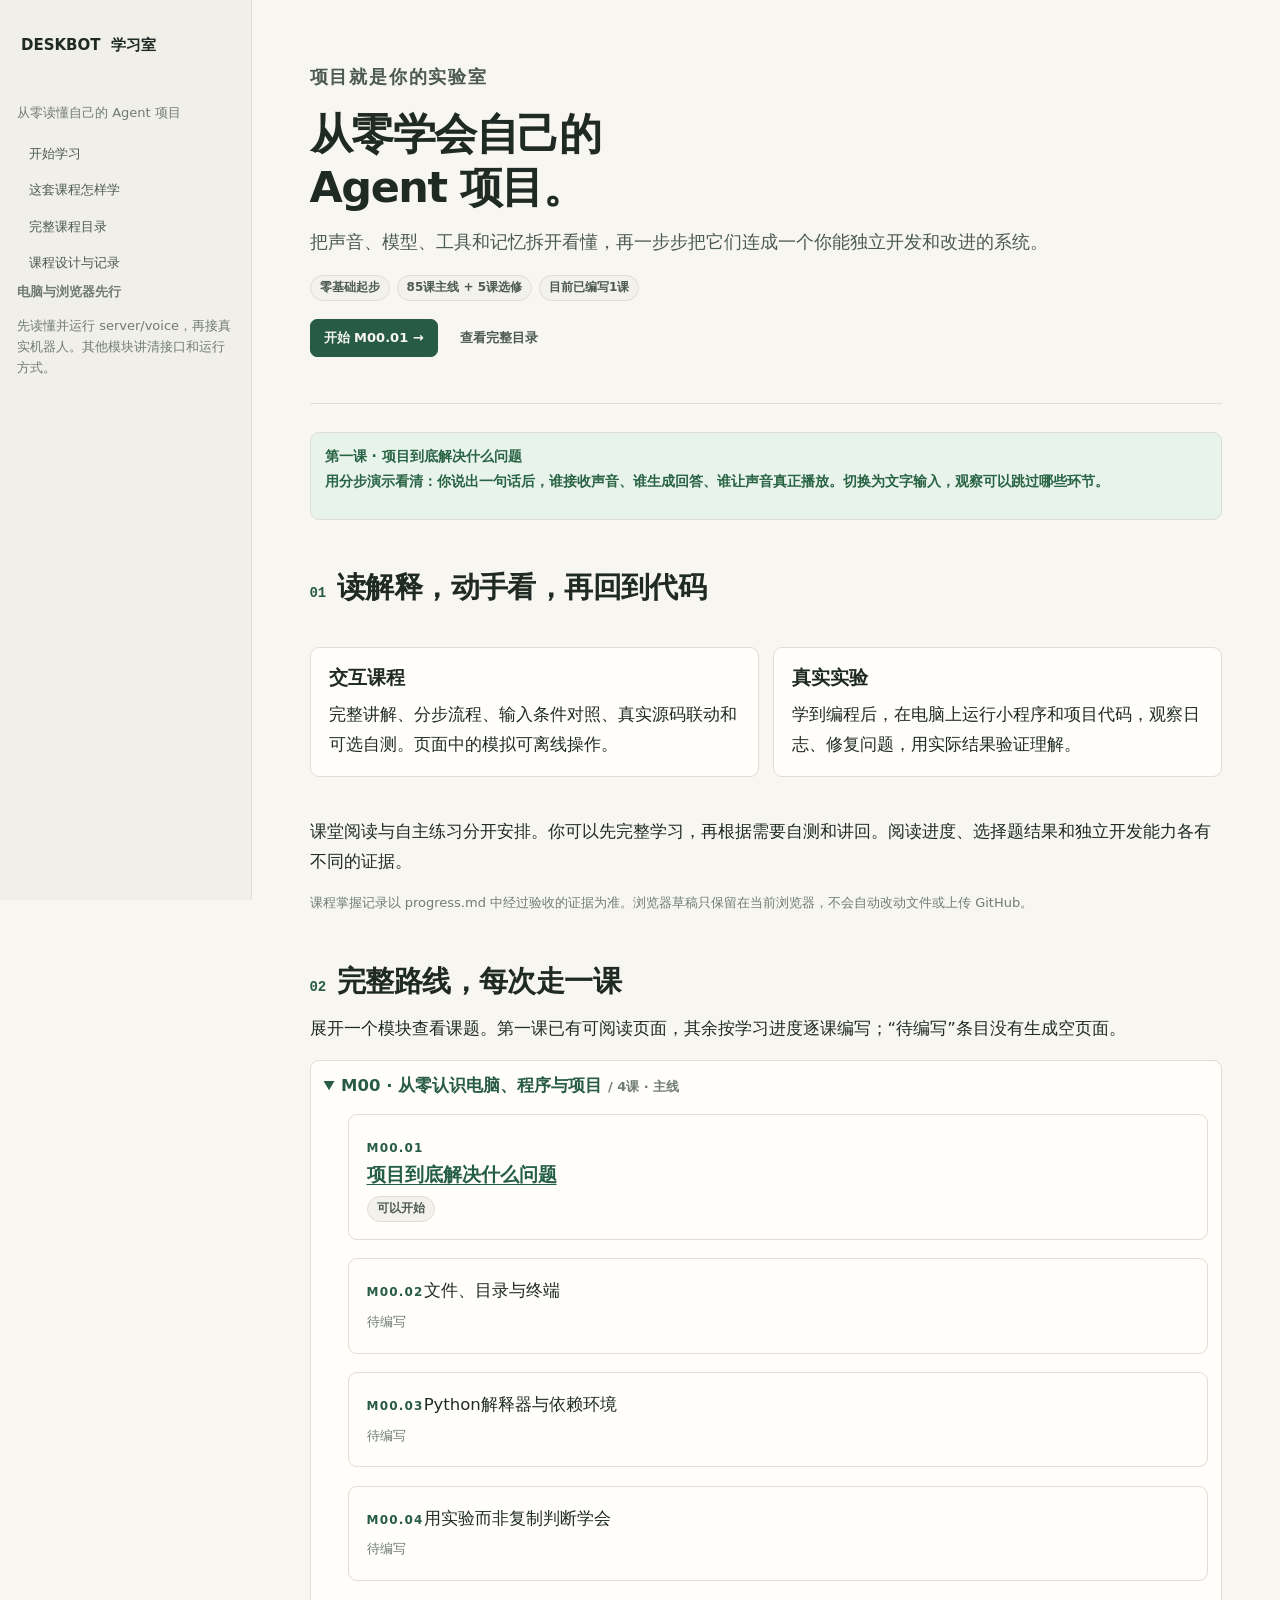
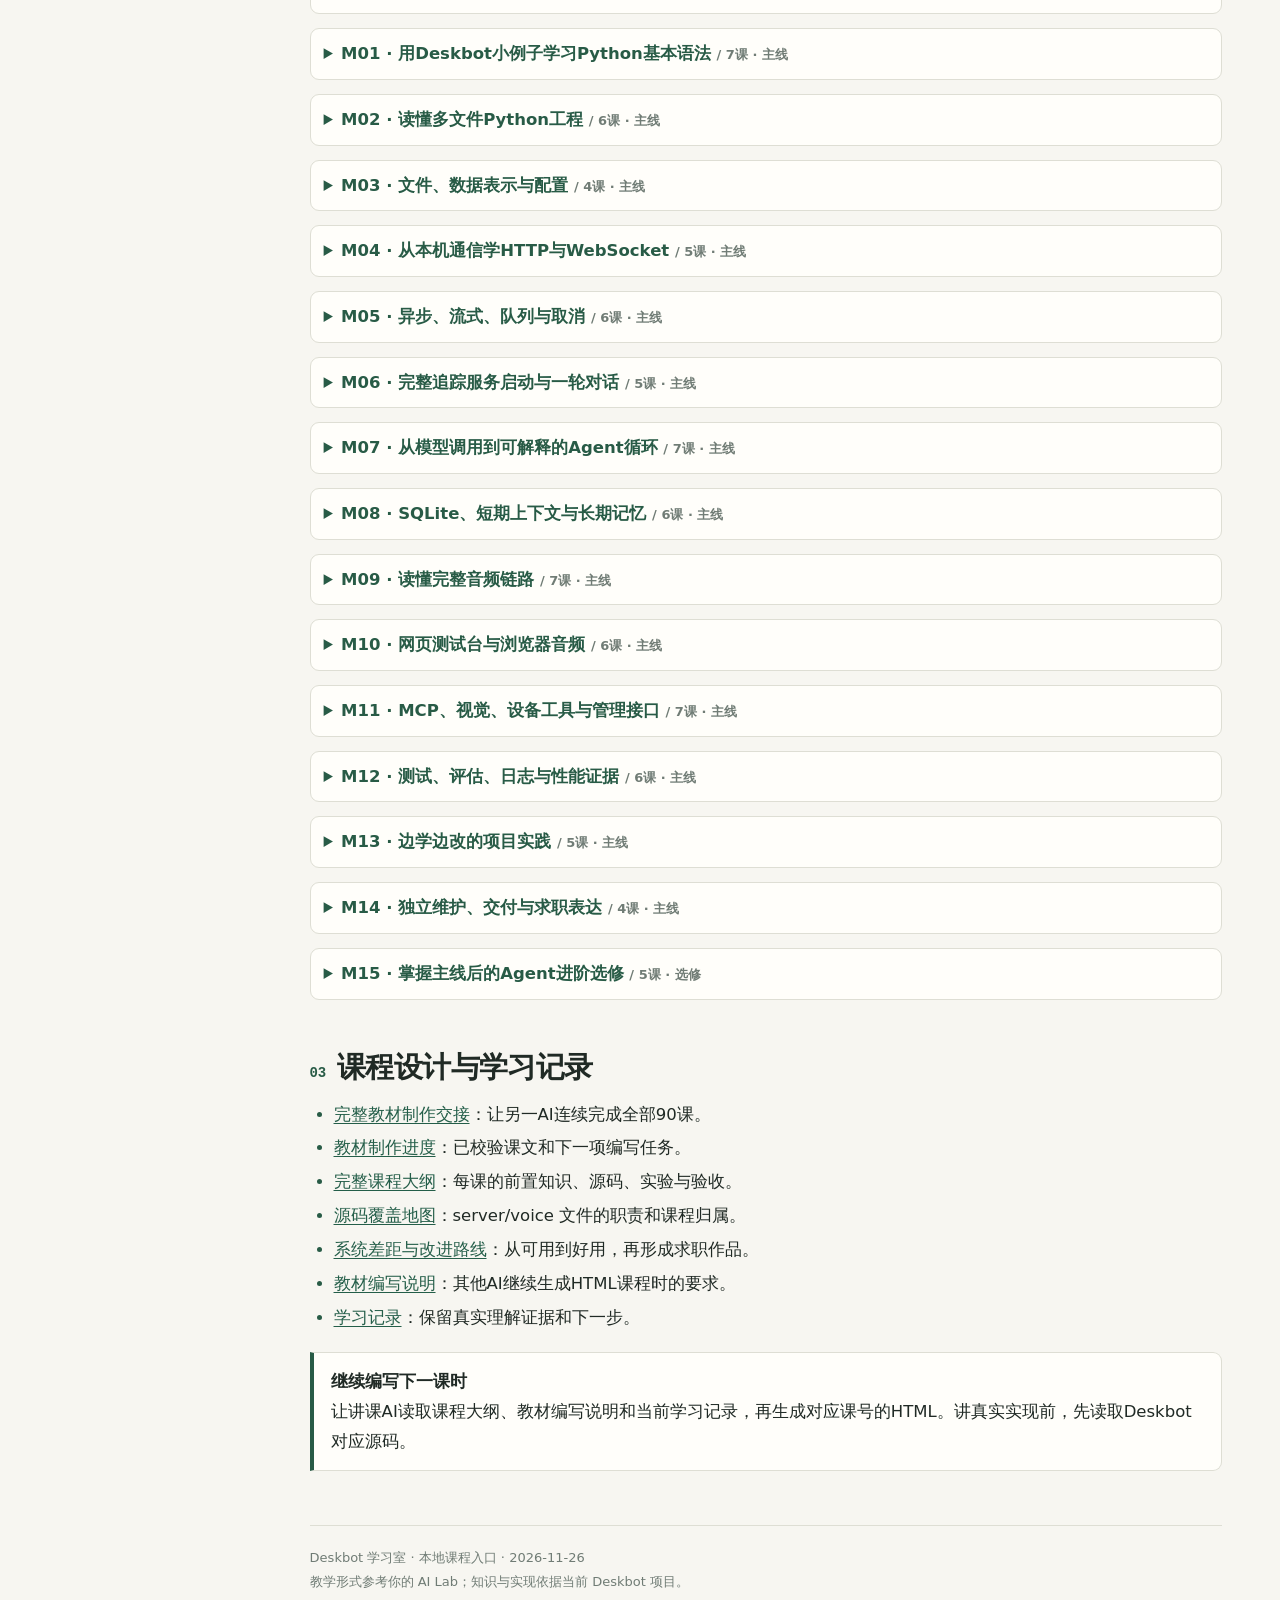
==== workspace/deskbot-learning/index.html @ 02c2d963 "docs: publish interactive Deskbot lessons and full curriculum handoff" ====
<!doctype html>
<html lang="zh-CN">
<head><meta charset="utf-8"><meta name="viewport" content="width=device-width, initial-scale=1"><title>Deskbot 学习室 · 从零学会自己的 Agent 项目</title><link rel="stylesheet" href="assets/lesson.css"></head>
<body>
<div class="lesson-layout">
<aside class="lesson-sidebar"><a class="brand" href="index.html">DESKBOT <span>学习室</span></a><p class="small muted">从零读懂自己的 Agent 项目</p><nav class="sidebar-links" aria-label="学习导航"><a href="#start">开始学习</a><a href="#how">这套课程怎样学</a><a href="#courses">完整课程目录</a><a href="#references">课程设计与记录</a></nav><div class="status-note"><strong>电脑与浏览器先行</strong><p class="small">先读懂并运行 server/voice，再接真实机器人。其他模块讲清接口和运行方式。</p></div></aside>
<main class="lesson-main">
<header class="home-hero" id="start"><p class="eyebrow">项目就是你的实验室</p><h1>从零学会自己的<br>Agent 项目。</h1><p class="subtitle">把声音、模型、工具和记忆拆开看懂，再一步步把它们连成一个你能独立开发和改进的系统。</p><div class="tag-row"><span class="tag">零基础起步</span><span class="tag">85课主线 + 5课选修</span><span class="tag">目前已编写1课</span></div><div class="home-links"><a class="button button-primary" href="lessons/M00.01.html">开始 M00.01 →</a><a class="button button-quiet" href="#courses">查看完整目录</a></div></header>
<div class="win"><strong>第一课 · 项目到底解决什么问题</strong><p>用分步演示看清：你说出一句话后，谁接收声音、谁生成回答、谁让声音真正播放。切换为文字输入，观察可以跳过哪些环节。</p></div>
<section id="how"><h2 class="section-heading"><span class="section-no">01</span>读解释，动手看，再回到代码</h2><div class="comparison-grid"><article class="concept-card"><h3>交互课程</h3><p>完整讲解、分步流程、输入条件对照、真实源码联动和可选自测。页面中的模拟可离线操作。</p></article><article class="concept-card"><h3>真实实验</h3><p>学到编程后，在电脑上运行小程序和项目代码，观察日志、修复问题，用实际结果验证理解。</p></article></div><p>课堂阅读与自主练习分开安排。你可以先完整学习，再根据需要自测和讲回。阅读进度、选择题结果和独立开发能力各有不同的证据。</p><p class="small muted">课程掌握记录以 progress.md 中经过验收的证据为准。浏览器草稿只保留在当前浏览器，不会自动改动文件或上传 GitHub。</p></section>
<section id="courses"><h2 class="section-heading"><span class="section-no">02</span>完整路线，每次走一课</h2><p>展开一个模块查看课题。第一课已有可阅读页面，其余按学习进度逐课编写；“待编写”条目没有生成空页面。</p>
<details open><summary>M00 · 从零认识电脑、程序与项目 <span class="small muted"> / 4课 · 主线</span></summary><ol class="course-list"><li class="course-item"><div><span class="eyebrow">M00.01</span><h3><a href="lessons/M00.01.html">项目到底解决什么问题</a></h3></div><span class="tag">可以开始</span></li><li class="course-item"><div><span class="eyebrow">M00.02</span><span>文件、目录与终端</span></div><span class="small muted">待编写</span></li><li class="course-item"><div><span class="eyebrow">M00.03</span><span>Python解释器与依赖环境</span></div><span class="small muted">待编写</span></li><li class="course-item"><div><span class="eyebrow">M00.04</span><span>用实验而非复制判断学会</span></div><span class="small muted">待编写</span></li></ol></details>
<details><summary>M01 · 用Deskbot小例子学习Python基本语法 <span class="small muted"> / 7课 · 主线</span></summary><ol class="course-list"><li class="course-item"><div><span class="eyebrow">M01.01</span><span>值、变量与基本类型</span></div><span class="small muted">待编写</span></li><li class="course-item"><div><span class="eyebrow">M01.02</span><span>字符串与用户输入</span></div><span class="small muted">待编写</span></li><li class="course-item"><div><span class="eyebrow">M01.03</span><span>判断与分支</span></div><span class="small muted">待编写</span></li><li class="course-item"><div><span class="eyebrow">M01.04</span><span>列表、元组、字典与集合</span></div><span class="small muted">待编写</span></li><li class="course-item"><div><span class="eyebrow">M01.05</span><span>循环与计数</span></div><span class="small muted">待编写</span></li><li class="course-item"><div><span class="eyebrow">M01.06</span><span>函数、参数与返回值</span></div><span class="small muted">待编写</span></li><li class="course-item"><div><span class="eyebrow">M01.07</span><span>把基础组合成文本助手</span></div><span class="small muted">待编写</span></li></ol></details>
<details><summary>M02 · 读懂多文件Python工程 <span class="small muted"> / 6课 · 主线</span></summary><ol class="course-list"><li class="course-item"><div><span class="eyebrow">M02.01</span><span>模块、包与程序入口</span></div><span class="small muted">待编写</span></li><li class="course-item"><div><span class="eyebrow">M02.02</span><span>类、对象与实例状态</span></div><span class="small muted">待编写</span></li><li class="course-item"><div><span class="eyebrow">M02.03</span><span>dataclass、Enum与类型标注</span></div><span class="small muted">待编写</span></li><li class="course-item"><div><span class="eyebrow">M02.04</span><span>Protocol与可替换组件</span></div><span class="small muted">待编写</span></li><li class="course-item"><div><span class="eyebrow">M02.05</span><span>异常、资源与上下文管理</span></div><span class="small muted">待编写</span></li><li class="course-item"><div><span class="eyebrow">M02.06</span><span>第一次读测试与调试</span></div><span class="small muted">待编写</span></li></ol></details>
<details><summary>M03 · 文件、数据表示与配置 <span class="small muted"> / 4课 · 主线</span></summary><ol class="course-list"><li class="course-item"><div><span class="eyebrow">M03.01</span><span>文本、字节与序列化</span></div><span class="small muted">待编写</span></li><li class="course-item"><div><span class="eyebrow">M03.02</span><span>文件路径与结构化配置</span></div><span class="small muted">待编写</span></li><li class="course-item"><div><span class="eyebrow">M03.03</span><span>环境变量与配置优先级</span></div><span class="small muted">待编写</span></li><li class="course-item"><div><span class="eyebrow">M03.04</span><span>命令行、日志与兼容性</span></div><span class="small muted">待编写</span></li></ol></details>
<details><summary>M04 · 从本机通信学HTTP与WebSocket <span class="small muted"> / 5课 · 主线</span></summary><ol class="course-list"><li class="course-item"><div><span class="eyebrow">M04.01</span><span>客户端、服务器与端口</span></div><span class="small muted">待编写</span></li><li class="course-item"><div><span class="eyebrow">M04.02</span><span>一次HTTP请求和响应</span></div><span class="small muted">待编写</span></li><li class="course-item"><div><span class="eyebrow">M04.03</span><span>WebSocket为什么适合语音</span></div><span class="small muted">待编写</span></li><li class="course-item"><div><span class="eyebrow">M04.04</span><span>应用协议、会话和关联ID</span></div><span class="small muted">待编写</span></li><li class="course-item"><div><span class="eyebrow">M04.05</span><span>连接问题的分层定位</span></div><span class="small muted">待编写</span></li></ol></details>
<details><summary>M05 · 异步、流式、队列与取消 <span class="small muted"> / 6课 · 主线</span></summary><ol class="course-list"><li class="course-item"><div><span class="eyebrow">M05.01</span><span>同步、异步与事件循环</span></div><span class="small muted">待编写</span></li><li class="course-item"><div><span class="eyebrow">M05.02</span><span>Task、Future与共享状态</span></div><span class="small muted">待编写</span></li><li class="course-item"><div><span class="eyebrow">M05.03</span><span>迭代器、生成器与流式输出</span></div><span class="small muted">待编写</span></li><li class="course-item"><div><span class="eyebrow">M05.04</span><span>队列、背压与流水线</span></div><span class="small muted">待编写</span></li><li class="course-item"><div><span class="eyebrow">M05.05</span><span>取消、超时与资源清理</span></div><span class="small muted">待编写</span></li><li class="course-item"><div><span class="eyebrow">M05.06</span><span>线程、子进程与阻塞边界</span></div><span class="small muted">待编写</span></li></ol></details>
<details><summary>M06 · 完整追踪服务启动与一轮对话 <span class="small muted"> / 5课 · 主线</span></summary><ol class="course-list"><li class="course-item"><div><span class="eyebrow">M06.01</span><span>应用组装与依赖注入</span></div><span class="small muted">待编写</span></li><li class="course-item"><div><span class="eyebrow">M06.02</span><span>监听器启动与关闭</span></div><span class="small muted">待编写</span></li><li class="course-item"><div><span class="eyebrow">M06.03</span><span>连接变成会话</span></div><span class="small muted">待编写</span></li><li class="course-item"><div><span class="eyebrow">M06.04</span><span>一轮文本到语音的主流程</span></div><span class="small muted">待编写</span></li><li class="course-item"><div><span class="eyebrow">M06.05</span><span>失败、打断和部分回复</span></div><span class="small muted">待编写</span></li></ol></details>
<details><summary>M07 · 从模型调用到可解释的Agent循环 <span class="small muted"> / 7课 · 主线</span></summary><ol class="course-list"><li class="course-item"><div><span class="eyebrow">M07.01</span><span>语言模型如何参与软件</span></div><span class="small muted">待编写</span></li><li class="course-item"><div><span class="eyebrow">M07.02</span><span>消息、提示词与上下文组装</span></div><span class="small muted">待编写</span></li><li class="course-item"><div><span class="eyebrow">M07.03</span><span>从服务响应读流式文本</span></div><span class="small muted">待编写</span></li><li class="course-item"><div><span class="eyebrow">M07.04</span><span>一次工具调用的四步</span></div><span class="small muted">待编写</span></li><li class="course-item"><div><span class="eyebrow">M07.05</span><span>多轮工具循环与终止</span></div><span class="small muted">待编写</span></li><li class="course-item"><div><span class="eyebrow">M07.06</span><span>确定性路径、错误与事实陈述</span></div><span class="small muted">待编写</span></li><li class="course-item"><div><span class="eyebrow">M07.07</span><span>独立实现最小文本Agent</span></div><span class="small muted">待编写</span></li></ol></details>
<details><summary>M08 · SQLite、短期上下文与长期记忆 <span class="small muted"> / 6课 · 主线</span></summary><ol class="course-list"><li class="course-item"><div><span class="eyebrow">M08.01</span><span>数据库与SQL从零开始</span></div><span class="small muted">待编写</span></li><li class="course-item"><div><span class="eyebrow">M08.02</span><span>记忆数据模型与一致性</span></div><span class="small muted">待编写</span></li><li class="course-item"><div><span class="eyebrow">M08.03</span><span>短期上下文与长度预算</span></div><span class="small muted">待编写</span></li><li class="course-item"><div><span class="eyebrow">M08.04</span><span>历史召回与排序</span></div><span class="small muted">待编写</span></li><li class="course-item"><div><span class="eyebrow">M08.05</span><span>摘要和事实整理的生命周期</span></div><span class="small muted">待编写</span></li><li class="course-item"><div><span class="eyebrow">M08.06</span><span>记住、纠正、忘掉与重连</span></div><span class="small muted">待编写</span></li></ol></details>
<details><summary>M09 · 读懂完整音频链路 <span class="small muted"> / 7课 · 主线</span></summary><ol class="course-list"><li class="course-item"><div><span class="eyebrow">M09.01</span><span>声音如何变成数据</span></div><span class="small muted">待编写</span></li><li class="course-item"><div><span class="eyebrow">M09.02</span><span>Opus编解码与音频边界</span></div><span class="small muted">待编写</span></li><li class="course-item"><div><span class="eyebrow">M09.03</span><span>VAD如何决定开始和结束</span></div><span class="small muted">待编写</span></li><li class="course-item"><div><span class="eyebrow">M09.04</span><span>ASR与模型推理边界</span></div><span class="small muted">待编写</span></li><li class="course-item"><div><span class="eyebrow">M09.05</span><span>回复分句与TTS</span></div><span class="small muted">待编写</span></li><li class="course-item"><div><span class="eyebrow">M09.06</span><span>FFmpeg与流式转码</span></div><span class="small muted">待编写</span></li><li class="course-item"><div><span class="eyebrow">M09.07</span><span>端到端音频流水线与延迟</span></div><span class="small muted">待编写</span></li></ol></details>
<details><summary>M10 · 网页测试台与浏览器音频 <span class="small muted"> / 6课 · 主线</span></summary><ol class="course-list"><li class="course-item"><div><span class="eyebrow">M10.01</span><span>HTML、CSS与网页结构</span></div><span class="small muted">待编写</span></li><li class="course-item"><div><span class="eyebrow">M10.02</span><span>JavaScript语言与事件</span></div><span class="small muted">待编写</span></li><li class="course-item"><div><span class="eyebrow">M10.03</span><span>Promise、fetch与WebSocket客户端</span></div><span class="small muted">待编写</span></li><li class="course-item"><div><span class="eyebrow">M10.04</span><span>麦克风、WebAudio与Worklet</span></div><span class="small muted">待编写</span></li><li class="course-item"><div><span class="eyebrow">M10.05</span><span>持续对话、摄像头与打断</span></div><span class="small muted">待编写</span></li><li class="course-item"><div><span class="eyebrow">M10.06</span><span>浏览器接真实语音服务</span></div><span class="small muted">待编写</span></li></ol></details>
<details><summary>M11 · MCP、视觉、设备工具与管理接口 <span class="small muted"> / 7课 · 主线</span></summary><ol class="course-list"><li class="course-item"><div><span class="eyebrow">M11.01</span><span>MCP与JSON-RPC的角色</span></div><span class="small muted">待编写</span></li><li class="course-item"><div><span class="eyebrow">M11.02</span><span>设备工具发现与会话绑定</span></div><span class="small muted">待编写</span></li><li class="course-item"><div><span class="eyebrow">M11.03</span><span>摄像头与视觉模型</span></div><span class="small muted">待编写</span></li><li class="course-item"><div><span class="eyebrow">M11.04</span><span>运动指令、状态回执与打断</span></div><span class="small muted">待编写</span></li><li class="course-item"><div><span class="eyebrow">M11.05</span><span>点歌与独立音乐网关</span></div><span class="small muted">待编写</span></li><li class="course-item"><div><span class="eyebrow">M11.06</span><span>健康、OTA配置与管理API</span></div><span class="small muted">待编写</span></li><li class="course-item"><div><span class="eyebrow">M11.07</span><span>与其他Deskbot模块对接</span></div><span class="small muted">待编写</span></li></ol></details>
<details><summary>M12 · 测试、评估、日志与性能证据 <span class="small muted"> / 6课 · 主线</span></summary><ol class="course-list"><li class="course-item"><div><span class="eyebrow">M12.01</span><span>逐类读完测试套件</span></div><span class="small muted">待编写</span></li><li class="course-item"><div><span class="eyebrow">M12.02</span><span>真实WebSocket集成与浏览器测试</span></div><span class="small muted">待编写</span></li><li class="course-item"><div><span class="eyebrow">M12.03</span><span>Trace与日志中的因果关系</span></div><span class="small muted">待编写</span></li><li class="course-item"><div><span class="eyebrow">M12.04</span><span>任务评估集与评分</span></div><span class="small muted">待编写</span></li><li class="course-item"><div><span class="eyebrow">M12.05</span><span>延迟、资源与成本测量</span></div><span class="small muted">待编写</span></li><li class="course-item"><div><span class="eyebrow">M12.06</span><span>基线对照与CI回归</span></div><span class="small muted">待编写</span></li></ol></details>
<details><summary>M13 · 边学边改的项目实践 <span class="small muted"> / 5课 · 主线</span></summary><ol class="course-list"><li class="course-item"><div><span class="eyebrow">M13.01</span><span>选定一个可用的助手场景</span></div><span class="small muted">待编写</span></li><li class="course-item"><div><span class="eyebrow">M13.02</span><span>补齐可观察的文字任务入口</span></div><span class="small muted">待编写</span></li><li class="course-item"><div><span class="eyebrow">M13.03</span><span>只读工具错误的受控修复</span></div><span class="small muted">待编写</span></li><li class="course-item"><div><span class="eyebrow">M13.04</span><span>选择一个有证据的体验改进</span></div><span class="small muted">待编写</span></li><li class="course-item"><div><span class="eyebrow">M13.05</span><span>从浏览器迁移到真实机器人</span></div><span class="small muted">待编写</span></li></ol></details>
<details><summary>M14 · 独立维护、交付与求职表达 <span class="small muted"> / 4课 · 主线</span></summary><ol class="course-list"><li class="course-item"><div><span class="eyebrow">M14.01</span><span>环境复现与日常运行</span></div><span class="small muted">待编写</span></li><li class="course-item"><div><span class="eyebrow">M14.02</span><span>读变更、定位故障与维护</span></div><span class="small muted">待编写</span></li><li class="course-item"><div><span class="eyebrow">M14.03</span><span>求职证据包与真实贡献</span></div><span class="small muted">待编写</span></li><li class="course-item"><div><span class="eyebrow">M14.04</span><span>毕业考核与岗位迁移</span></div><span class="small muted">待编写</span></li></ol></details>
<details><summary>M15 · 掌握主线后的Agent进阶选修 <span class="small muted"> / 5课 · 选修</span></summary><ol class="course-list"><li class="course-item"><div><span class="eyebrow">M15.01</span><span>语义检索与RAG扩展</span></div><span class="small muted">待编写</span></li><li class="course-item"><div><span class="eyebrow">M15.02</span><span>规划、框架与多Agent</span></div><span class="small muted">待编写</span></li><li class="course-item"><div><span class="eyebrow">M15.03</span><span>任务持久化与主动助手</span></div><span class="small muted">待编写</span></li><li class="course-item"><div><span class="eyebrow">M15.04</span><span>更大规模服务与运维</span></div><span class="small muted">待编写</span></li><li class="course-item"><div><span class="eyebrow">M15.05</span><span>模型原理与持续改进</span></div><span class="small muted">待编写</span></li></ol></details>
</section>
<section id="references"><h2 class="section-heading"><span class="section-no">03</span>课程设计与学习记录</h2><ul><li><a href="HANDOFF.md">完整教材制作交接</a>：让另一AI连续完成全部90课。</li><li><a href="AUTHORING_STATUS.md">教材制作进度</a>：已校验课文和下一项编写任务。</li><li><a href="syllabus.md">完整课程大纲</a>：每课的前置知识、源码、实验与验收。</li><li><a href="source-map.md">源码覆盖地图</a>：server/voice 文件的职责和课程归属。</li><li><a href="improvement-roadmap.md">系统差距与改进路线</a>：从可用到好用，再形成求职作品。</li><li><a href="ai-authoring-guide.md">教材编写说明</a>：其他AI继续生成HTML课程时的要求。</li><li><a href="progress.md">学习记录</a>：保留真实理解证据和下一步。</li></ul><div class="callout"><strong>继续编写下一课时</strong><p>让讲课AI读取课程大纲、教材编写说明和当前学习记录，再生成对应课号的HTML。讲真实实现前，先读取Deskbot对应源码。</p></div></section>
<footer class="lesson-footer">Deskbot 学习室 · 本地课程入口 · 2026-11-26<br>教学形式参考你的 AI Lab；知识与实现依据当前 Deskbot 项目。</footer>
</main></div>
</body></html>
---- workspace/deskbot-learning/assets/lesson.css ----
/* Shared styles for the Deskbot learning pages. */
:root {
  color-scheme: light;
  --font-sans: system-ui, -apple-system, BlinkMacSystemFont, "Segoe UI", "PingFang SC", "Microsoft YaHei", sans-serif;
  --font-mono: ui-monospace, "SFMono-Regular", Consolas, "Liberation Mono", monospace;

  --paper: #f7f6f1;
  --paper-side: #f0efe8;
  --surface: #fffefa;
  --surface-soft: #f2f1eb;
  --border: #deded4;
  --ink: #202a25;
  --ink-soft: #4d5a53;
  --muted: #707c75;
  --accent: #285b46;
  --accent-hover: #1c4635;
  --accent-soft: #e7f0e9;
  --link: #245e49;
  --client: #37698a;
  --client-soft: #eaf2f7;
  --server: #28725d;
  --server-soft: #e8f3ed;
  --model: #79613a;
  --model-soft: #f5efe2;
  --warn: #8a4b27;
  --warn-soft: #fbf0e6;
  --good: #286343;
  --good-soft: #e8f3eb;

  --sidebar-width: 252px;
  --content-width: 980px;
  --radius: 9px;
}

@media (prefers-color-scheme: dark) {
  :root {
    color-scheme: dark;
    --paper: #171c19;
    --paper-side: #131815;
    --surface: #1e2521;
    --surface-soft: #252d28;
    --border: #38433c;
    --ink: #e5ebe6;
    --ink-soft: #c2cec6;
    --muted: #9ba99f;
    --accent: #8bc4a4;
    --accent-hover: #a5d6b9;
    --accent-soft: #263a2e;
    --link: #a3d4b7;
    --client: #91bdd8;
    --client-soft: #243640;
    --server: #8dc7aa;
    --server-soft: #25392f;
    --model: #d3b681;
    --model-soft: #3a3325;
    --warn: #e4a273;
    --warn-soft: #3b2d24;
    --good: #92cba6;
    --good-soft: #26382d;
  }
}

*,
*::before,
*::after {
  box-sizing: border-box;
}

html {
  scroll-behavior: smooth;
  -webkit-text-size-adjust: 100%;
}

body {
  margin: 0;
  background: var(--paper);
  color: var(--ink);
  font-family: var(--font-sans);
  font-size: 16.5px;
  line-height: 1.8;
  text-rendering: optimizeLegibility;
}

button,
textarea,
input,
select {
  font: inherit;
}

button {
  color: inherit;
}

a {
  color: var(--link);
  text-underline-offset: 3px;
  text-decoration-thickness: 1px;
}

a:hover {
  color: var(--accent-hover);
}

:focus-visible {
  outline: 3px solid var(--client);
  outline-offset: 3px;
}

[hidden],
.hidden {
  display: none !important;
}

/* Desktop: fixed table of contents beside a centered reading column. */
.lesson-layout {
  display: grid;
  grid-template-columns: var(--sidebar-width) minmax(0, 1fr);
  min-height: 100vh;
}

.lesson-sidebar {
  position: fixed;
  inset: 0 auto 0 0;
  z-index: 5;
  display: flex;
  flex-direction: column;
  width: var(--sidebar-width);
  height: 100vh;
  height: 100dvh;
  overflow-y: auto;
  padding: 24px 17px 28px;
  background: var(--paper-side);
  border-right: 1px solid var(--border);
}

.brand {
  display: flex;
  align-items: center;
  gap: 10px;
  min-height: 42px;
  margin: 0 4px 24px;
  color: var(--ink);
  font-size: 15px;
  font-weight: 750;
  line-height: 1.35;
  text-decoration: none;
}

.brand-mark {
  display: grid;
  width: 31px;
  height: 31px;
  flex: 0 0 auto;
  place-items: center;
  border-radius: 8px;
  background: var(--accent);
  color: var(--paper);
  font-size: 14px;
  font-weight: 800;
}

.sidebar-label {
  margin: 0 9px 8px;
  color: var(--muted);
  font-size: 11px;
  font-weight: 750;
  letter-spacing: .09em;
  text-transform: uppercase;
}

.sidebar-links {
  display: grid;
  gap: 3px;
}

.sidebar-links a {
  display: block;
  padding: 7px 10px;
  border-left: 2px solid transparent;
  border-radius: 0 6px 6px 0;
  color: var(--ink-soft);
  font-size: 13px;
  line-height: 1.5;
  text-decoration: none;
}

.sidebar-links a:hover,
.sidebar-links a[aria-current="page"] {
  border-left-color: var(--accent);
  background: var(--accent-soft);
  color: var(--accent);
}

.sidebar-links a[aria-current="page"] {
  font-weight: 700;
}

.lesson-main {
  grid-column: 2;
  justify-self: center;
  width: 100%;
  max-width: calc(var(--content-width) + 128px);
  min-width: 0;
  padding: 30px clamp(24px, 4.5vw, 64px) 76px;
}

.breadcrumbs {
  display: flex;
  flex-wrap: wrap;
  align-items: center;
  gap: 7px;
  margin: 2px 0 22px;
  color: var(--muted);
  font-size: 13px;
  line-height: 1.5;
}

.breadcrumbs a {
  color: inherit;
  text-decoration: none;
}

.breadcrumbs a:hover {
  color: var(--accent);
  text-decoration: underline;
}

.eyebrow {
  margin: 0 0 9px;
  color: var(--accent);
  font-size: 12px;
  font-weight: 800;
  letter-spacing: .1em;
  line-height: 1.45;
  text-transform: uppercase;
}

.lesson-hero {
  padding: 22px 0 30px;
  border-bottom: 1px solid var(--border);
  margin-bottom: 28px;
}

.lesson-hero h1,
.home-hero h1 {
  max-width: 850px;
  margin: 0 0 14px;
  font-size: clamp(30px, 4vw, 43px);
  font-weight: 760;
  letter-spacing: -.035em;
  line-height: 1.22;
}

.subtitle {
  max-width: 780px;
  margin: 0 0 19px;
  color: var(--ink-soft);
  font-size: 18px;
  line-height: 1.65;
}

.tag-row {
  display: flex;
  flex-wrap: wrap;
  gap: 7px;
}

.tag {
  display: inline-flex;
  align-items: center;
  min-height: 26px;
  padding: 3px 9px;
  border: 1px solid var(--border);
  border-radius: 999px;
  background: var(--surface-soft);
  color: var(--ink-soft);
  font-size: 12px;
  font-weight: 650;
  line-height: 1.4;
}

.tag.tag-client,
.tag[data-role="client"] {
  border-color: var(--client);
  background: var(--client-soft);
  color: var(--client);
}

.tag.tag-server,
.tag[data-role="server"] {
  border-color: var(--server);
  background: var(--server-soft);
  color: var(--server);
}

.tag.tag-model,
.tag[data-role="model"] {
  border-color: var(--model);
  background: var(--model-soft);
  color: var(--model);
}

.win {
  margin: 18px 0 0;
  padding: 11px 14px;
  border: 1px solid var(--border);
  border-radius: var(--radius);
  background: var(--good-soft);
  color: var(--good);
  font-size: 14px;
  font-weight: 600;
}

/* Reading rhythm and numbered lesson sections. */
.lesson-main h2,
.lesson-main h3,
.lesson-main h4 {
  scroll-margin-top: 24px;
  line-height: 1.35;
}

.lesson-main h2 {
  margin: 48px 0 13px;
  font-size: clamp(23px, 2.5vw, 29px);
  font-weight: 740;
  letter-spacing: -.02em;
}

.section-heading {
  display: flex;
  align-items: baseline;
  gap: 11px;
}

.section-no {
  flex: 0 0 auto;
  color: var(--accent);
  font-family: var(--font-mono);
  font-size: 14px;
  font-weight: 700;
  letter-spacing: -.02em;
}

.lesson-main h3 {
  margin: 30px 0 9px;
  font-size: 19px;
  font-weight: 720;
}

.lesson-main h4 {
  margin: 22px 0 8px;
  color: var(--ink-soft);
  font-size: 16px;
  font-weight: 700;
}

.lesson-main p {
  margin: 0 0 1em;
}

.lead {
  max-width: 880px;
  color: var(--ink-soft);
  font-size: 18px;
  line-height: 1.75;
}

.lesson-main ul,
.lesson-main ol {
  margin: 0 0 1.1em;
  padding-left: 1.45em;
}

.lesson-main li {
  margin: .25em 0;
}

.lesson-main li::marker {
  color: var(--accent);
}

.muted {
  color: var(--muted);
}

.small {
  font-size: 13px;
  line-height: 1.6;
}

.callout,
.callout-note,
.callout-warn {
  margin: 20px 0;
  padding: 14px 17px;
  border: 1px solid var(--border);
  border-left: 4px solid var(--accent);
  border-radius: 0 var(--radius) var(--radius) 0;
  background: var(--surface);
}

.callout > :last-child,
.callout-note > :last-child,
.callout-warn > :last-child {
  margin-bottom: 0;
}

.callout-note {
  border-left-color: var(--client);
  background: var(--client-soft);
}

.callout-warn {
  border-left-color: var(--warn);
  background: var(--warn-soft);
  color: var(--ink);
}

.comparison-grid,
.concept-card,
.definition-list,
.course-list {
  margin: 20px 0;
}

.comparison-grid {
  display: grid;
  grid-template-columns: repeat(2, minmax(0, 1fr));
  gap: 14px;
}

.concept-card,
.comparison-grid > *,
.course-item {
  min-width: 0;
  padding: 17px 18px;
  border: 1px solid var(--border);
  border-radius: var(--radius);
  background: var(--surface);
}

.concept-card h3,
.concept-card h4,
.comparison-grid h3,
.comparison-grid h4 {
  margin-top: 0;
}

.concept-card > :last-child,
.comparison-grid > * > :last-child,
.course-item > :last-child {
  margin-bottom: 0;
}

.definition-list {
  display: grid;
  grid-template-columns: minmax(130px, .32fr) minmax(0, 1fr);
  border-top: 1px solid var(--border);
}

.definition-list dt,
.definition-list dd {
  margin: 0;
  padding: 10px 12px;
  border-bottom: 1px solid var(--border);
}

.definition-list dt {
  color: var(--ink-soft);
  font-weight: 700;
}

/* Small, keyboard-friendly controls for the local lesson simulations. */
.scenario-controls,
.toolbar,
.step-controls,
.source-nav,
.home-links {
  display: flex;
  flex-wrap: wrap;
  align-items: center;
  gap: 8px;
}

.scenario-controls,
.toolbar {
  margin: 16px 0;
}

.segmented {
  display: inline-flex;
  flex-wrap: wrap;
  gap: 3px;
  padding: 3px;
  border: 1px solid var(--border);
  border-radius: 8px;
  background: var(--surface-soft);
}

.segmented button,
.source-nav button,
.step-controls button,
.stage-button,
.button {
  border: 1px solid var(--border);
  border-radius: 7px;
  background: var(--surface);
  cursor: pointer;
}

.segmented button {
  padding: 7px 11px;
  color: var(--ink-soft);
  font-size: 13px;
}

.segmented button[aria-pressed="true"],
.source-nav button[aria-pressed="true"] {
  border-color: var(--accent);
  background: var(--accent-soft);
  color: var(--accent);
  font-weight: 700;
}

.simulator {
  margin: 22px 0;
  padding: 18px;
  border: 1px solid var(--border);
  border-radius: 12px;
  background: var(--surface-soft);
}

.simulator > :first-child {
  margin-top: 0;
}

.simulator > :last-child {
  margin-bottom: 0;
}

.stage-grid {
  display: grid;
  grid-template-columns: repeat(4, minmax(0, 1fr));
  gap: 10px;
  margin: 14px 0;
}

.stage-button {
  display: grid;
  grid-template-columns: 31px minmax(0, 1fr);
  align-content: start;
  gap: 4px 9px;
  min-height: 104px;
  padding: 12px;
  text-align: left;
}

.stage-button:hover {
  border-color: var(--accent);
}

.stage-button.active {
  border: 2px solid var(--accent);
  background: var(--accent-soft);
  padding: 11px;
}

.stage-button.done {
  border-color: var(--good);
}

.stage-button.skipped {
  border-style: dashed;
  color: var(--muted);
}

.stage-number {
  display: grid;
  width: 28px;
  height: 28px;
  grid-row: span 2;
  place-items: center;
  border-radius: 50%;
  background: var(--surface-soft);
  color: var(--ink-soft);
  font-family: var(--font-mono);
  font-size: 12px;
  font-weight: 700;
}

.stage-button.active .stage-number {
  background: var(--accent);
  color: var(--paper);
}

.stage-button.done .stage-number {
  background: var(--good-soft);
  color: var(--good);
}

.stage-title {
  align-self: center;
  font-size: 13px;
  font-weight: 700;
  line-height: 1.45;
}

.stage-role {
  grid-column: 2;
  justify-self: start;
  padding: 2px 7px;
  border-radius: 999px;
  background: var(--surface-soft);
  color: var(--muted);
  font-size: 11px;
  font-weight: 700;
  line-height: 1.5;
}

.stage-role.client,
.stage-role[data-role="client"] {
  background: var(--client-soft);
  color: var(--client);
}

.stage-role.server,
.stage-role[data-role="server"] {
  background: var(--server-soft);
  color: var(--server);
}

.stage-role.model,
.stage-role[data-role="model"] {
  background: var(--model-soft);
  color: var(--model);
}

.simulation-detail {
  margin: 14px 0;
  padding: 15px 17px;
  border: 1px solid var(--border);
  border-radius: var(--radius);
  background: var(--surface);
}

.simulation-detail > :last-child {
  margin-bottom: 0;
}

.step-controls {
  margin-top: 14px;
}

.step-count,
.status-note {
  color: var(--muted);
  font-size: 13px;
}

.event-log {
  margin: 14px 0 0;
  padding: 0;
  list-style: none;
}

.event-log li {
  position: relative;
  margin: 0;
  padding: 8px 10px 8px 23px;
  border-bottom: 1px solid var(--border);
  color: var(--ink-soft);
  font-size: 13px;
  line-height: 1.6;
}

.event-log li::before {
  position: absolute;
  top: 16px;
  left: 8px;
  width: 6px;
  height: 6px;
  border-radius: 50%;
  background: var(--accent);
  content: "";
}

.code-walk {
  margin: 22px 0;
  padding: 17px;
  border: 1px solid var(--border);
  border-radius: 12px;
  background: var(--surface-soft);
}

.source-nav {
  margin: 0 0 12px;
}

.source-nav button {
  padding: 7px 10px;
  color: var(--ink-soft);
  font-size: 12px;
}

.source-preview pre,
pre {
  overflow-x: auto;
  margin: 14px 0;
  padding: 15px 17px;
  border: 1px solid var(--border);
  border-radius: var(--radius);
  background: var(--paper-side);
  color: var(--ink);
  font-family: var(--font-mono);
  font-size: 13px;
  line-height: 1.65;
  tab-size: 4;
}

code {
  padding: .12em .34em;
  border-radius: 4px;
  background: var(--surface-soft);
  font-family: var(--font-mono);
  font-size: .88em;
}

pre code {
  padding: 0;
  background: transparent;
  font-size: inherit;
}

.source-explain {
  padding: 12px 14px;
  border-left: 3px solid var(--client);
  background: var(--client-soft);
  color: var(--ink-soft);
}

/* Checkpoints, questions, and learner notes. */
.checkpoint {
  margin: 24px 0;
  padding: 18px;
  border: 1px solid var(--border);
  border-radius: 12px;
  background: var(--surface);
}

.checkpoint > :first-child {
  margin-top: 0;
}

.checkpoint > :last-child {
  margin-bottom: 0;
}

.quiz {
  margin: 18px 0;
}

.quiz fieldset {
  min-width: 0;
  margin: 0;
  padding: 17px;
  border: 1px solid var(--border);
  border-radius: var(--radius);
  background: var(--surface);
}

.quiz legend {
  max-width: 100%;
  padding: 0 7px;
  font-weight: 700;
}

.quiz-option {
  display: flex;
  align-items: flex-start;
  gap: 9px;
  margin: 7px 0;
  padding: 9px 11px;
  border: 1px solid var(--border);
  border-radius: 7px;
  color: var(--ink-soft);
  cursor: pointer;
}

.quiz-option:hover {
  border-color: var(--accent);
}

.quiz-option input {
  flex: 0 0 auto;
  margin: .35em 0 0;
  accent-color: var(--accent);
}

.quiz-feedback {
  margin: 12px 0 0;
  padding: 11px 13px;
  border-radius: 7px;
  background: var(--surface-soft);
  color: var(--ink-soft);
}

.quiz-feedback[data-result="correct"],
.quiz-feedback[data-result="success"] {
  background: var(--good-soft);
  color: var(--good);
}

.quiz-feedback[data-result="incorrect"],
.quiz-feedback[data-result="retry"] {
  background: var(--warn-soft);
  color: var(--warn);
}

.answer-grid {
  display: grid;
  gap: 8px;
  margin: 12px 0;
}

.answer-grid textarea {
  width: 100%;
  min-height: 112px;
  resize: vertical;
  padding: 11px 12px;
  border: 1px solid var(--border);
  border-radius: 7px;
  background: var(--surface);
  color: var(--ink);
  line-height: 1.65;
}

.button {
  display: inline-flex;
  align-items: center;
  justify-content: center;
  min-height: 38px;
  padding: 8px 13px;
  color: var(--ink-soft);
  font-size: 13px;
  font-weight: 650;
  line-height: 1.35;
  text-decoration: none;
}

.button:hover {
  border-color: var(--accent);
  color: var(--accent);
}

.button-primary {
  border-color: var(--accent);
  background: var(--accent);
  color: var(--paper);
}

.button-primary:hover {
  border-color: var(--accent-hover);
  background: var(--accent-hover);
  color: var(--paper);
}

.button-quiet {
  border-color: transparent;
  background: transparent;
}

.copy-feedback {
  min-height: 1.5em;
  color: var(--good);
  font-size: 12px;
}

/* Overview page and end-of-lesson navigation. */
.home-hero {
  padding: 34px 0 28px;
  border-bottom: 1px solid var(--border);
  margin-bottom: 28px;
}

.home-hero p {
  max-width: 790px;
  color: var(--ink-soft);
  font-size: 18px;
}

.home-meta {
  display: flex;
  flex-wrap: wrap;
  gap: 8px 18px;
  margin-top: 15px;
  color: var(--muted);
  font-size: 13px;
}

.home-links {
  margin: 18px 0;
}

.course-list {
  display: grid;
  gap: 10px;
}

.course-item {
  display: block;
  color: inherit;
  text-decoration: none;
}

.course-item:hover {
  border-color: var(--accent);
}

.course-item h3,
.course-item h4 {
  margin: 0 0 5px;
  color: var(--ink);
}

.course-item p {
  color: var(--ink-soft);
}

.lesson-footer {
  display: flex;
  flex-wrap: wrap;
  justify-content: space-between;
  gap: 12px;
  padding-top: 20px;
  border-top: 1px solid var(--border);
  margin-top: 54px;
  color: var(--muted);
  font-size: 13px;
}

.reading-map {
  display: grid;
  grid-template-columns: repeat(2, minmax(0, 1fr));
  gap: 8px;
  margin: 18px 0;
  padding: 0;
  list-style: none;
}

.reading-map li {
  margin: 0;
  padding: 9px 11px;
  border: 1px solid var(--border);
  border-radius: 7px;
  background: var(--surface);
  color: var(--ink-soft);
  font-size: 13px;
}

.table-wrap {
  max-width: 100%;
  overflow-x: auto;
  margin: 18px 0;
  border: 1px solid var(--border);
  border-radius: var(--radius);
}

.table-wrap table {
  width: 100%;
  border-collapse: collapse;
  background: var(--surface);
  font-size: 14px;
  line-height: 1.6;
}

.table-wrap th,
.table-wrap td {
  padding: 10px 12px;
  border-bottom: 1px solid var(--border);
  text-align: left;
  vertical-align: top;
}

.table-wrap th {
  background: var(--surface-soft);
  color: var(--ink);
  font-weight: 700;
}

.table-wrap tr:last-child td {
  border-bottom: 0;
}

details {
  margin: 14px 0;
  padding: 10px 13px;
  border: 1px solid var(--border);
  border-radius: var(--radius);
  background: var(--surface);
}

details summary {
  color: var(--accent);
  font-weight: 700;
  cursor: pointer;
}

details[open] summary {
  margin-bottom: 9px;
}

.code-line {
  display: block;
  margin: 0 -17px;
  padding: 0 17px;
}

.code-line.highlight {
  background: var(--model-soft);
}

/* Tablet and phone layouts. */
@media (max-width: 960px) {
  :root {
    --sidebar-width: 220px;
  }

  .lesson-main {
    padding-inline: 27px;
  }

  .stage-grid {
    grid-template-columns: repeat(2, minmax(0, 1fr));
  }
}

@media (max-width: 720px) {
  .lesson-layout {
    display: block;
  }

  .lesson-sidebar {
    position: static;
    width: 100%;
    height: auto;
    overflow: visible;
    padding: 12px 17px 10px;
    border-right: 0;
    border-bottom: 1px solid var(--border);
  }

  .brand {
    margin: 0 2px 10px;
  }

  .sidebar-label {
    display: none;
  }

  .sidebar-links {
    display: flex;
    overflow-x: auto;
    gap: 4px;
    padding-bottom: 2px;
    scrollbar-width: thin;
  }

  .sidebar-links a {
    flex: 0 0 auto;
    padding: 6px 9px;
    border-left: 0;
    border-bottom: 2px solid transparent;
    border-radius: 6px 6px 0 0;
    white-space: nowrap;
  }

  .sidebar-links a:hover,
  .sidebar-links a[aria-current="page"] {
    border-bottom-color: var(--accent);
  }

  .lesson-main {
    width: 100%;
    max-width: calc(var(--content-width) + 44px);
    padding: 22px 22px 56px;
  }

  .lesson-hero {
    padding-top: 12px;
  }

  .home-hero {
    padding-top: 20px;
  }
}

@media (max-width: 540px) {
  body {
    font-size: 16px;
  }

  .lesson-main {
    padding: 18px 17px 44px;
  }

  .lesson-hero h1,
  .home-hero h1 {
    font-size: clamp(28px, 9vw, 36px);
  }

  .subtitle,
  .home-hero p {
    font-size: 16px;
  }

  .lesson-main h2 {
    margin-top: 38px;
  }

  .comparison-grid,
  .reading-map {
    grid-template-columns: 1fr;
  }

  .definition-list {
    grid-template-columns: 1fr;
  }

  .definition-list dt {
    padding-bottom: 2px;
    border-bottom: 0;
  }

  .definition-list dd {
    padding-top: 2px;
  }

  .stage-grid {
    grid-template-columns: 1fr;
  }

  .stage-button {
    min-height: 76px;
  }

  .simulator,
  .code-walk,
  .checkpoint {
    padding: 13px;
  }

  .quiz fieldset {
    padding: 13px;
  }
}

@media (prefers-reduced-motion: reduce) {
  html {
    scroll-behavior: auto;
  }

  *,
  *::before,
  *::after {
    animation-duration: .01ms !important;
    animation-iteration-count: 1 !important;
    scroll-behavior: auto !important;
    transition-duration: .01ms !important;
  }
}

@media print {
  @page {
    margin: 16mm;
  }

  body {
    background: #fff;
    color: #111;
    font-size: 11pt;
    line-height: 1.6;
  }

  .lesson-layout {
    display: block;
    min-height: 0;
  }

  .lesson-sidebar,
  .sidebar-links,
  nav,
  .breadcrumbs,
  .toolbar,
  .scenario-controls,
  .step-controls,
  .source-nav,
  .button,
  button {
    display: none !important;
  }

  .lesson-main {
    width: 100%;
    max-width: none;
    padding: 0;
  }

  .lesson-hero,
  .checkpoint,
  .concept-card,
  .simulation-detail,
  .quiz fieldset,
  .course-item {
    break-inside: avoid;
    background: #fff;
  }

  .quiz-feedback[hidden],
  .source-explain[hidden],
  .quiz-feedback.hidden,
  .source-explain.hidden {
    display: block !important;
  }

  .quiz-feedback,
  .source-explain {
    color: #222;
  }

  .stage-grid {
    grid-template-columns: repeat(2, minmax(0, 1fr));
  }

  .table-wrap {
    overflow: visible;
  }

  a {
    color: #111;
  }

  details:not([open]) > :not(summary) {
    display: block;
  }
}
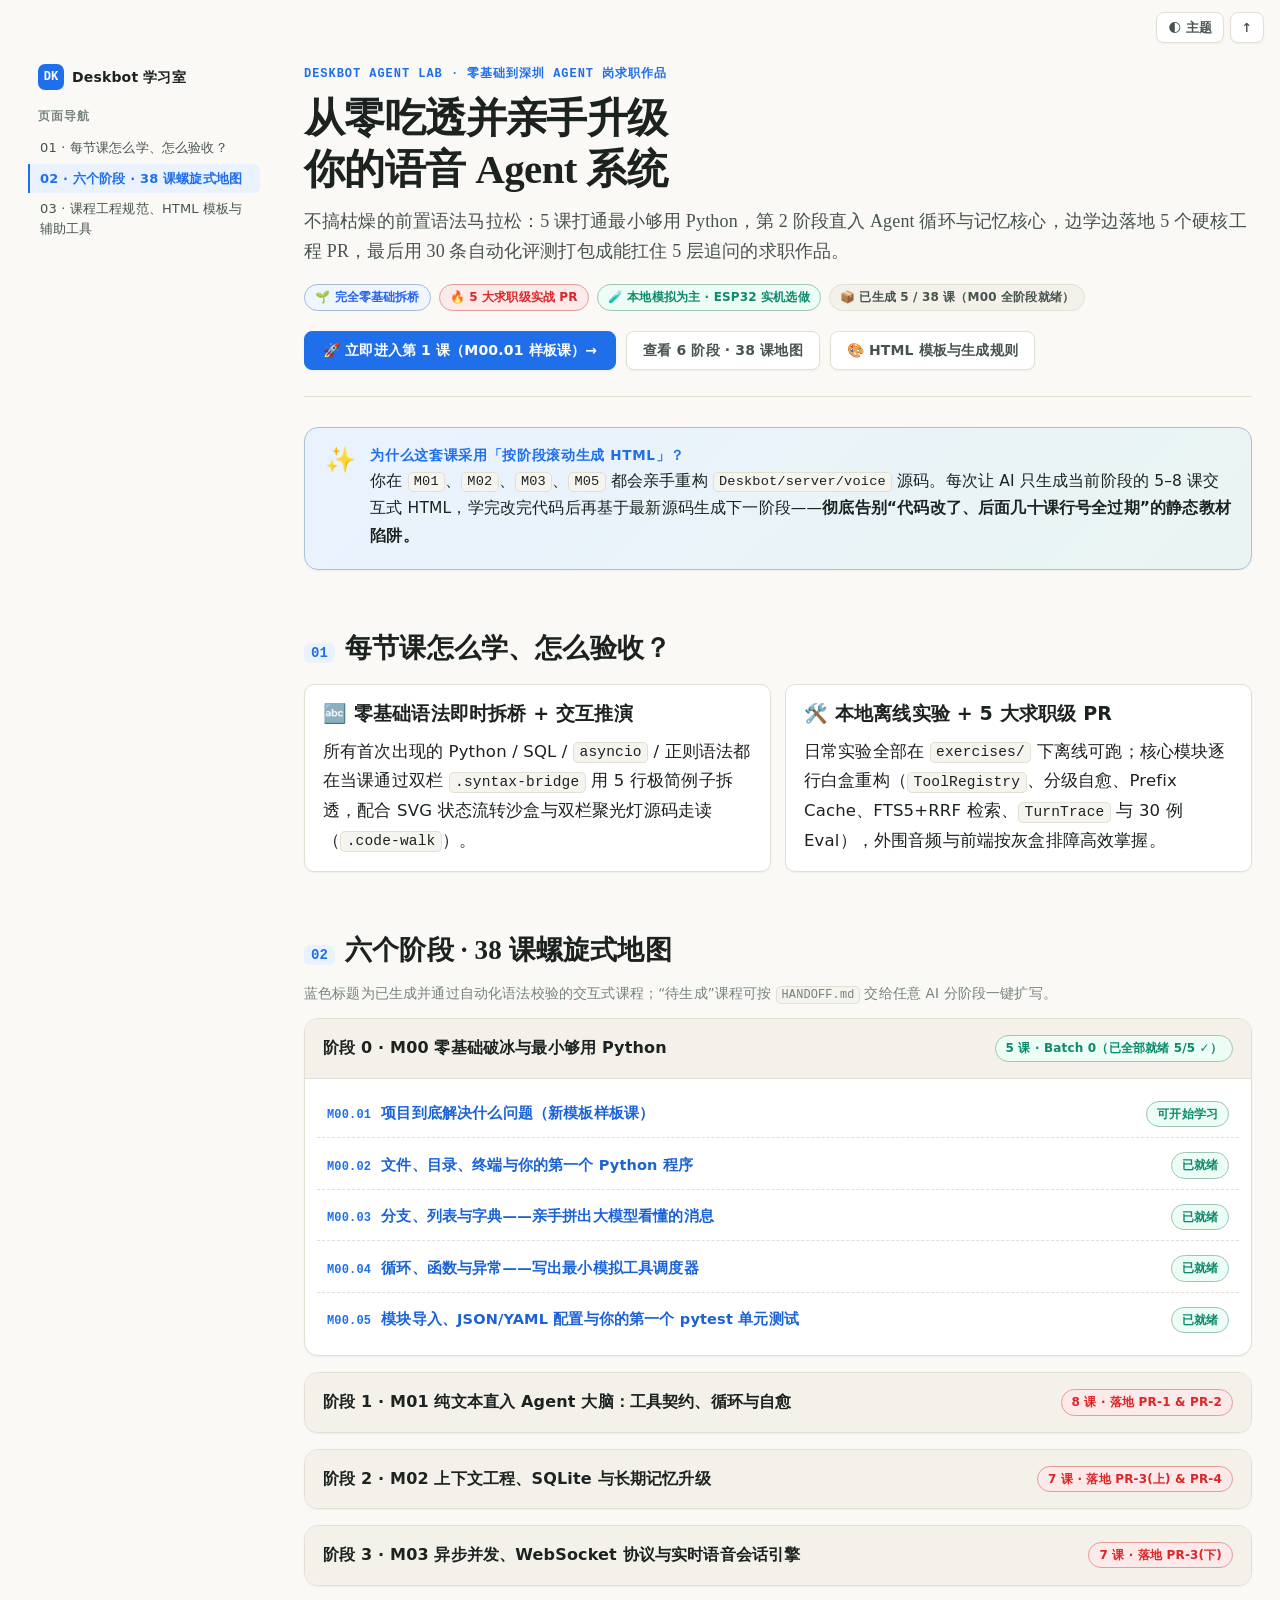
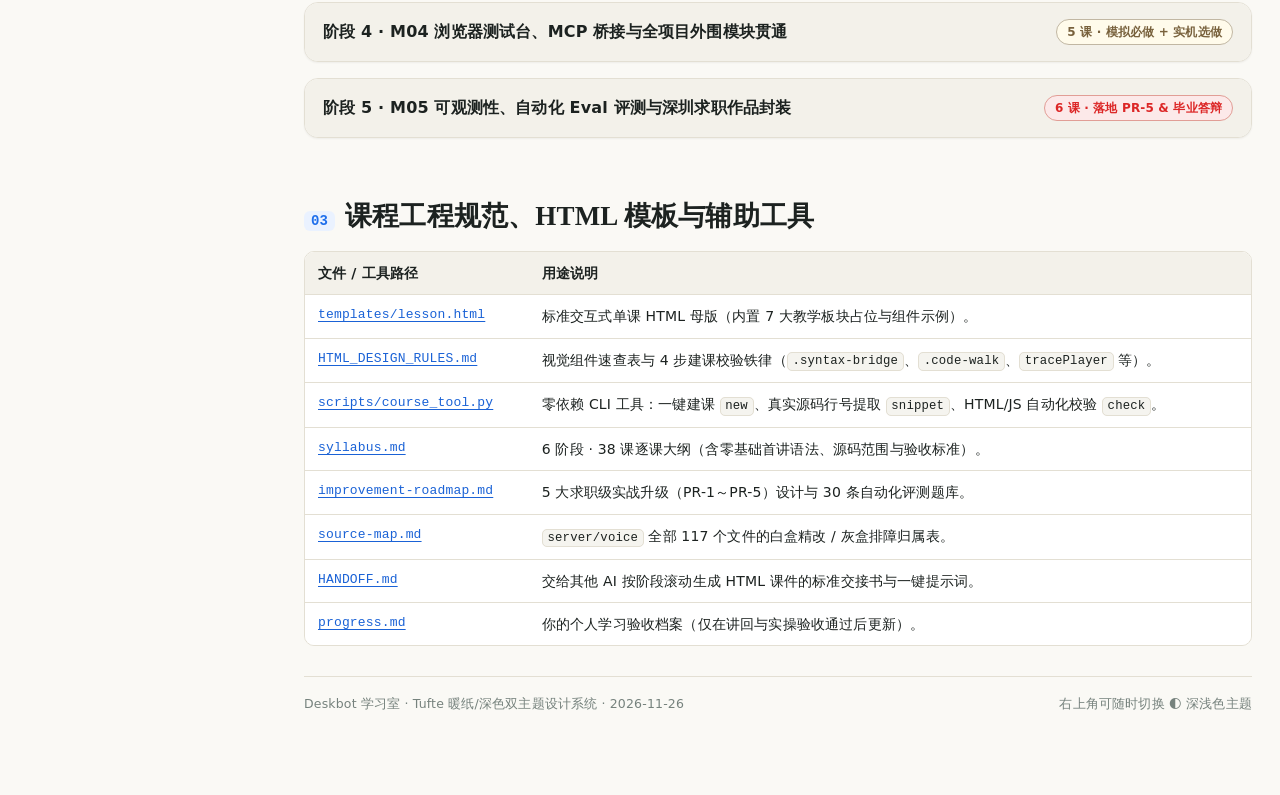
==== commit 19fe4ab1: "feat(deskbot-learning): redesign 38-lesson spiral syllabus, Tufte HTML engine, and complete M00.01-M" ====
--- a/workspace/deskbot-learning/index.html
+++ b/workspace/deskbot-learning/index.html
@@ -1,32 +1,185 @@
-<!doctype html>
+<!DOCTYPE html>
 <html lang="zh-CN">
-<head><meta charset="utf-8"><meta name="viewport" content="width=device-width, initial-scale=1"><title>Deskbot 学习室 · 从零学会自己的 Agent 项目</title><link rel="stylesheet" href="assets/lesson.css"></head>
+<head>
+<meta charset="utf-8">
+<meta name="viewport" content="width=device-width, initial-scale=1">
+<meta name="dk:lesson" content="portal">
+<meta name="dk:home" content="index.html">
+<title>Deskbot 学习室 · 38课螺旋式边学边改 Agent 实战</title>
+<link rel="stylesheet" href="assets/deskbot-course.css">
+</head>
 <body>
-<div class="lesson-layout">
-<aside class="lesson-sidebar"><a class="brand" href="index.html">DESKBOT <span>学习室</span></a><p class="small muted">从零读懂自己的 Agent 项目</p><nav class="sidebar-links" aria-label="学习导航"><a href="#start">开始学习</a><a href="#how">这套课程怎样学</a><a href="#courses">完整课程目录</a><a href="#references">课程设计与记录</a></nav><div class="status-note"><strong>电脑与浏览器先行</strong><p class="small">先读懂并运行 server/voice，再接真实机器人。其他模块讲清接口和运行方式。</p></div></aside>
-<main class="lesson-main">
-<header class="home-hero" id="start"><p class="eyebrow">项目就是你的实验室</p><h1>从零学会自己的<br>Agent 项目。</h1><p class="subtitle">把声音、模型、工具和记忆拆开看懂，再一步步把它们连成一个你能独立开发和改进的系统。</p><div class="tag-row"><span class="tag">零基础起步</span><span class="tag">85课主线 + 5课选修</span><span class="tag">目前已编写1课</span></div><div class="home-links"><a class="button button-primary" href="lessons/M00.01.html">开始 M00.01 →</a><a class="button button-quiet" href="#courses">查看完整目录</a></div></header>
-<div class="win"><strong>第一课 · 项目到底解决什么问题</strong><p>用分步演示看清：你说出一句话后，谁接收声音、谁生成回答、谁让声音真正播放。切换为文字输入，观察可以跳过哪些环节。</p></div>
-<section id="how"><h2 class="section-heading"><span class="section-no">01</span>读解释，动手看，再回到代码</h2><div class="comparison-grid"><article class="concept-card"><h3>交互课程</h3><p>完整讲解、分步流程、输入条件对照、真实源码联动和可选自测。页面中的模拟可离线操作。</p></article><article class="concept-card"><h3>真实实验</h3><p>学到编程后，在电脑上运行小程序和项目代码，观察日志、修复问题，用实际结果验证理解。</p></article></div><p>课堂阅读与自主练习分开安排。你可以先完整学习，再根据需要自测和讲回。阅读进度、选择题结果和独立开发能力各有不同的证据。</p><p class="small muted">课程掌握记录以 progress.md 中经过验收的证据为准。浏览器草稿只保留在当前浏览器，不会自动改动文件或上传 GitHub。</p></section>
-<section id="courses"><h2 class="section-heading"><span class="section-no">02</span>完整路线，每次走一课</h2><p>展开一个模块查看课题。第一课已有可阅读页面，其余按学习进度逐课编写；“待编写”条目没有生成空页面。</p>
-<details open><summary>M00 · 从零认识电脑、程序与项目 <span class="small muted"> / 4课 · 主线</span></summary><ol class="course-list"><li class="course-item"><div><span class="eyebrow">M00.01</span><h3><a href="lessons/M00.01.html">项目到底解决什么问题</a></h3></div><span class="tag">可以开始</span></li><li class="course-item"><div><span class="eyebrow">M00.02</span><span>文件、目录与终端</span></div><span class="small muted">待编写</span></li><li class="course-item"><div><span class="eyebrow">M00.03</span><span>Python解释器与依赖环境</span></div><span class="small muted">待编写</span></li><li class="course-item"><div><span class="eyebrow">M00.04</span><span>用实验而非复制判断学会</span></div><span class="small muted">待编写</span></li></ol></details>
-<details><summary>M01 · 用Deskbot小例子学习Python基本语法 <span class="small muted"> / 7课 · 主线</span></summary><ol class="course-list"><li class="course-item"><div><span class="eyebrow">M01.01</span><span>值、变量与基本类型</span></div><span class="small muted">待编写</span></li><li class="course-item"><div><span class="eyebrow">M01.02</span><span>字符串与用户输入</span></div><span class="small muted">待编写</span></li><li class="course-item"><div><span class="eyebrow">M01.03</span><span>判断与分支</span></div><span class="small muted">待编写</span></li><li class="course-item"><div><span class="eyebrow">M01.04</span><span>列表、元组、字典与集合</span></div><span class="small muted">待编写</span></li><li class="course-item"><div><span class="eyebrow">M01.05</span><span>循环与计数</span></div><span class="small muted">待编写</span></li><li class="course-item"><div><span class="eyebrow">M01.06</span><span>函数、参数与返回值</span></div><span class="small muted">待编写</span></li><li class="course-item"><div><span class="eyebrow">M01.07</span><span>把基础组合成文本助手</span></div><span class="small muted">待编写</span></li></ol></details>
-<details><summary>M02 · 读懂多文件Python工程 <span class="small muted"> / 6课 · 主线</span></summary><ol class="course-list"><li class="course-item"><div><span class="eyebrow">M02.01</span><span>模块、包与程序入口</span></div><span class="small muted">待编写</span></li><li class="course-item"><div><span class="eyebrow">M02.02</span><span>类、对象与实例状态</span></div><span class="small muted">待编写</span></li><li class="course-item"><div><span class="eyebrow">M02.03</span><span>dataclass、Enum与类型标注</span></div><span class="small muted">待编写</span></li><li class="course-item"><div><span class="eyebrow">M02.04</span><span>Protocol与可替换组件</span></div><span class="small muted">待编写</span></li><li class="course-item"><div><span class="eyebrow">M02.05</span><span>异常、资源与上下文管理</span></div><span class="small muted">待编写</span></li><li class="course-item"><div><span class="eyebrow">M02.06</span><span>第一次读测试与调试</span></div><span class="small muted">待编写</span></li></ol></details>
-<details><summary>M03 · 文件、数据表示与配置 <span class="small muted"> / 4课 · 主线</span></summary><ol class="course-list"><li class="course-item"><div><span class="eyebrow">M03.01</span><span>文本、字节与序列化</span></div><span class="small muted">待编写</span></li><li class="course-item"><div><span class="eyebrow">M03.02</span><span>文件路径与结构化配置</span></div><span class="small muted">待编写</span></li><li class="course-item"><div><span class="eyebrow">M03.03</span><span>环境变量与配置优先级</span></div><span class="small muted">待编写</span></li><li class="course-item"><div><span class="eyebrow">M03.04</span><span>命令行、日志与兼容性</span></div><span class="small muted">待编写</span></li></ol></details>
-<details><summary>M04 · 从本机通信学HTTP与WebSocket <span class="small muted"> / 5课 · 主线</span></summary><ol class="course-list"><li class="course-item"><div><span class="eyebrow">M04.01</span><span>客户端、服务器与端口</span></div><span class="small muted">待编写</span></li><li class="course-item"><div><span class="eyebrow">M04.02</span><span>一次HTTP请求和响应</span></div><span class="small muted">待编写</span></li><li class="course-item"><div><span class="eyebrow">M04.03</span><span>WebSocket为什么适合语音</span></div><span class="small muted">待编写</span></li><li class="course-item"><div><span class="eyebrow">M04.04</span><span>应用协议、会话和关联ID</span></div><span class="small muted">待编写</span></li><li class="course-item"><div><span class="eyebrow">M04.05</span><span>连接问题的分层定位</span></div><span class="small muted">待编写</span></li></ol></details>
-<details><summary>M05 · 异步、流式、队列与取消 <span class="small muted"> / 6课 · 主线</span></summary><ol class="course-list"><li class="course-item"><div><span class="eyebrow">M05.01</span><span>同步、异步与事件循环</span></div><span class="small muted">待编写</span></li><li class="course-item"><div><span class="eyebrow">M05.02</span><span>Task、Future与共享状态</span></div><span class="small muted">待编写</span></li><li class="course-item"><div><span class="eyebrow">M05.03</span><span>迭代器、生成器与流式输出</span></div><span class="small muted">待编写</span></li><li class="course-item"><div><span class="eyebrow">M05.04</span><span>队列、背压与流水线</span></div><span class="small muted">待编写</span></li><li class="course-item"><div><span class="eyebrow">M05.05</span><span>取消、超时与资源清理</span></div><span class="small muted">待编写</span></li><li class="course-item"><div><span class="eyebrow">M05.06</span><span>线程、子进程与阻塞边界</span></div><span class="small muted">待编写</span></li></ol></details>
-<details><summary>M06 · 完整追踪服务启动与一轮对话 <span class="small muted"> / 5课 · 主线</span></summary><ol class="course-list"><li class="course-item"><div><span class="eyebrow">M06.01</span><span>应用组装与依赖注入</span></div><span class="small muted">待编写</span></li><li class="course-item"><div><span class="eyebrow">M06.02</span><span>监听器启动与关闭</span></div><span class="small muted">待编写</span></li><li class="course-item"><div><span class="eyebrow">M06.03</span><span>连接变成会话</span></div><span class="small muted">待编写</span></li><li class="course-item"><div><span class="eyebrow">M06.04</span><span>一轮文本到语音的主流程</span></div><span class="small muted">待编写</span></li><li class="course-item"><div><span class="eyebrow">M06.05</span><span>失败、打断和部分回复</span></div><span class="small muted">待编写</span></li></ol></details>
-<details><summary>M07 · 从模型调用到可解释的Agent循环 <span class="small muted"> / 7课 · 主线</span></summary><ol class="course-list"><li class="course-item"><div><span class="eyebrow">M07.01</span><span>语言模型如何参与软件</span></div><span class="small muted">待编写</span></li><li class="course-item"><div><span class="eyebrow">M07.02</span><span>消息、提示词与上下文组装</span></div><span class="small muted">待编写</span></li><li class="course-item"><div><span class="eyebrow">M07.03</span><span>从服务响应读流式文本</span></div><span class="small muted">待编写</span></li><li class="course-item"><div><span class="eyebrow">M07.04</span><span>一次工具调用的四步</span></div><span class="small muted">待编写</span></li><li class="course-item"><div><span class="eyebrow">M07.05</span><span>多轮工具循环与终止</span></div><span class="small muted">待编写</span></li><li class="course-item"><div><span class="eyebrow">M07.06</span><span>确定性路径、错误与事实陈述</span></div><span class="small muted">待编写</span></li><li class="course-item"><div><span class="eyebrow">M07.07</span><span>独立实现最小文本Agent</span></div><span class="small muted">待编写</span></li></ol></details>
-<details><summary>M08 · SQLite、短期上下文与长期记忆 <span class="small muted"> / 6课 · 主线</span></summary><ol class="course-list"><li class="course-item"><div><span class="eyebrow">M08.01</span><span>数据库与SQL从零开始</span></div><span class="small muted">待编写</span></li><li class="course-item"><div><span class="eyebrow">M08.02</span><span>记忆数据模型与一致性</span></div><span class="small muted">待编写</span></li><li class="course-item"><div><span class="eyebrow">M08.03</span><span>短期上下文与长度预算</span></div><span class="small muted">待编写</span></li><li class="course-item"><div><span class="eyebrow">M08.04</span><span>历史召回与排序</span></div><span class="small muted">待编写</span></li><li class="course-item"><div><span class="eyebrow">M08.05</span><span>摘要和事实整理的生命周期</span></div><span class="small muted">待编写</span></li><li class="course-item"><div><span class="eyebrow">M08.06</span><span>记住、纠正、忘掉与重连</span></div><span class="small muted">待编写</span></li></ol></details>
-<details><summary>M09 · 读懂完整音频链路 <span class="small muted"> / 7课 · 主线</span></summary><ol class="course-list"><li class="course-item"><div><span class="eyebrow">M09.01</span><span>声音如何变成数据</span></div><span class="small muted">待编写</span></li><li class="course-item"><div><span class="eyebrow">M09.02</span><span>Opus编解码与音频边界</span></div><span class="small muted">待编写</span></li><li class="course-item"><div><span class="eyebrow">M09.03</span><span>VAD如何决定开始和结束</span></div><span class="small muted">待编写</span></li><li class="course-item"><div><span class="eyebrow">M09.04</span><span>ASR与模型推理边界</span></div><span class="small muted">待编写</span></li><li class="course-item"><div><span class="eyebrow">M09.05</span><span>回复分句与TTS</span></div><span class="small muted">待编写</span></li><li class="course-item"><div><span class="eyebrow">M09.06</span><span>FFmpeg与流式转码</span></div><span class="small muted">待编写</span></li><li class="course-item"><div><span class="eyebrow">M09.07</span><span>端到端音频流水线与延迟</span></div><span class="small muted">待编写</span></li></ol></details>
-<details><summary>M10 · 网页测试台与浏览器音频 <span class="small muted"> / 6课 · 主线</span></summary><ol class="course-list"><li class="course-item"><div><span class="eyebrow">M10.01</span><span>HTML、CSS与网页结构</span></div><span class="small muted">待编写</span></li><li class="course-item"><div><span class="eyebrow">M10.02</span><span>JavaScript语言与事件</span></div><span class="small muted">待编写</span></li><li class="course-item"><div><span class="eyebrow">M10.03</span><span>Promise、fetch与WebSocket客户端</span></div><span class="small muted">待编写</span></li><li class="course-item"><div><span class="eyebrow">M10.04</span><span>麦克风、WebAudio与Worklet</span></div><span class="small muted">待编写</span></li><li class="course-item"><div><span class="eyebrow">M10.05</span><span>持续对话、摄像头与打断</span></div><span class="small muted">待编写</span></li><li class="course-item"><div><span class="eyebrow">M10.06</span><span>浏览器接真实语音服务</span></div><span class="small muted">待编写</span></li></ol></details>
-<details><summary>M11 · MCP、视觉、设备工具与管理接口 <span class="small muted"> / 7课 · 主线</span></summary><ol class="course-list"><li class="course-item"><div><span class="eyebrow">M11.01</span><span>MCP与JSON-RPC的角色</span></div><span class="small muted">待编写</span></li><li class="course-item"><div><span class="eyebrow">M11.02</span><span>设备工具发现与会话绑定</span></div><span class="small muted">待编写</span></li><li class="course-item"><div><span class="eyebrow">M11.03</span><span>摄像头与视觉模型</span></div><span class="small muted">待编写</span></li><li class="course-item"><div><span class="eyebrow">M11.04</span><span>运动指令、状态回执与打断</span></div><span class="small muted">待编写</span></li><li class="course-item"><div><span class="eyebrow">M11.05</span><span>点歌与独立音乐网关</span></div><span class="small muted">待编写</span></li><li class="course-item"><div><span class="eyebrow">M11.06</span><span>健康、OTA配置与管理API</span></div><span class="small muted">待编写</span></li><li class="course-item"><div><span class="eyebrow">M11.07</span><span>与其他Deskbot模块对接</span></div><span class="small muted">待编写</span></li></ol></details>
-<details><summary>M12 · 测试、评估、日志与性能证据 <span class="small muted"> / 6课 · 主线</span></summary><ol class="course-list"><li class="course-item"><div><span class="eyebrow">M12.01</span><span>逐类读完测试套件</span></div><span class="small muted">待编写</span></li><li class="course-item"><div><span class="eyebrow">M12.02</span><span>真实WebSocket集成与浏览器测试</span></div><span class="small muted">待编写</span></li><li class="course-item"><div><span class="eyebrow">M12.03</span><span>Trace与日志中的因果关系</span></div><span class="small muted">待编写</span></li><li class="course-item"><div><span class="eyebrow">M12.04</span><span>任务评估集与评分</span></div><span class="small muted">待编写</span></li><li class="course-item"><div><span class="eyebrow">M12.05</span><span>延迟、资源与成本测量</span></div><span class="small muted">待编写</span></li><li class="course-item"><div><span class="eyebrow">M12.06</span><span>基线对照与CI回归</span></div><span class="small muted">待编写</span></li></ol></details>
-<details><summary>M13 · 边学边改的项目实践 <span class="small muted"> / 5课 · 主线</span></summary><ol class="course-list"><li class="course-item"><div><span class="eyebrow">M13.01</span><span>选定一个可用的助手场景</span></div><span class="small muted">待编写</span></li><li class="course-item"><div><span class="eyebrow">M13.02</span><span>补齐可观察的文字任务入口</span></div><span class="small muted">待编写</span></li><li class="course-item"><div><span class="eyebrow">M13.03</span><span>只读工具错误的受控修复</span></div><span class="small muted">待编写</span></li><li class="course-item"><div><span class="eyebrow">M13.04</span><span>选择一个有证据的体验改进</span></div><span class="small muted">待编写</span></li><li class="course-item"><div><span class="eyebrow">M13.05</span><span>从浏览器迁移到真实机器人</span></div><span class="small muted">待编写</span></li></ol></details>
-<details><summary>M14 · 独立维护、交付与求职表达 <span class="small muted"> / 4课 · 主线</span></summary><ol class="course-list"><li class="course-item"><div><span class="eyebrow">M14.01</span><span>环境复现与日常运行</span></div><span class="small muted">待编写</span></li><li class="course-item"><div><span class="eyebrow">M14.02</span><span>读变更、定位故障与维护</span></div><span class="small muted">待编写</span></li><li class="course-item"><div><span class="eyebrow">M14.03</span><span>求职证据包与真实贡献</span></div><span class="small muted">待编写</span></li><li class="course-item"><div><span class="eyebrow">M14.04</span><span>毕业考核与岗位迁移</span></div><span class="small muted">待编写</span></li></ol></details>
-<details><summary>M15 · 掌握主线后的Agent进阶选修 <span class="small muted"> / 5课 · 选修</span></summary><ol class="course-list"><li class="course-item"><div><span class="eyebrow">M15.01</span><span>语义检索与RAG扩展</span></div><span class="small muted">待编写</span></li><li class="course-item"><div><span class="eyebrow">M15.02</span><span>规划、框架与多Agent</span></div><span class="small muted">待编写</span></li><li class="course-item"><div><span class="eyebrow">M15.03</span><span>任务持久化与主动助手</span></div><span class="small muted">待编写</span></li><li class="course-item"><div><span class="eyebrow">M15.04</span><span>更大规模服务与运维</span></div><span class="small muted">待编写</span></li><li class="course-item"><div><span class="eyebrow">M15.05</span><span>模型原理与持续改进</span></div><span class="small muted">待编写</span></li></ol></details>
-</section>
-<section id="references"><h2 class="section-heading"><span class="section-no">03</span>课程设计与学习记录</h2><ul><li><a href="HANDOFF.md">完整教材制作交接</a>：让另一AI连续完成全部90课。</li><li><a href="AUTHORING_STATUS.md">教材制作进度</a>：已校验课文和下一项编写任务。</li><li><a href="syllabus.md">完整课程大纲</a>：每课的前置知识、源码、实验与验收。</li><li><a href="source-map.md">源码覆盖地图</a>：server/voice 文件的职责和课程归属。</li><li><a href="improvement-roadmap.md">系统差距与改进路线</a>：从可用到好用，再形成求职作品。</li><li><a href="ai-authoring-guide.md">教材编写说明</a>：其他AI继续生成HTML课程时的要求。</li><li><a href="progress.md">学习记录</a>：保留真实理解证据和下一步。</li></ul><div class="callout"><strong>继续编写下一课时</strong><p>让讲课AI读取课程大纲、教材编写说明和当前学习记录，再生成对应课号的HTML。讲真实实现前，先读取Deskbot对应源码。</p></div></section>
-<footer class="lesson-footer">Deskbot 学习室 · 本地课程入口 · 2026-11-26<br>教学形式参考你的 AI Lab；知识与实现依据当前 Deskbot 项目。</footer>
-</main></div>
-</body></html>
+<div class="dk-layout portal-layout">
+  <nav id="dk-toc" aria-label="课程总览导航"></nav>
+
+  <main class="dk-main">
+    <header class="dk-hero">
+      <p class="eyebrow">DESKBOT AGENT LAB · 零基础到深圳 Agent 岗求职作品</p>
+      <h1>从零吃透并亲手升级<br>你的语音 Agent 系统</h1>
+      <p class="subtitle">不搞枯燥的前置语法马拉松：5 课打通最小够用 Python，第 2 阶段直入 Agent 循环与记忆核心，边学边落地 5 个硬核工程 PR，最后用 30 条自动化评测打包成能扛住 5 层追问的求职作品。</p>
+      <div class="chips">
+        <span class="chip whitebox">🌱 完全零基础拆桥</span>
+        <span class="chip pr">🔥 5 大求职级实战 PR</span>
+        <span class="chip sim">🧪 本地模拟为主 · ESP32 实机选做</span>
+        <span class="chip">📦 已生成 5 / 38 课（M00 全阶段就绪）</span>
+      </div>
+      <div style="display:flex;flex-wrap:wrap;gap:10px;margin-top:20px">
+        <a class="dk-btn primary" href="lessons/M00.01.html" style="padding:10px 18px;font-size:14px">🚀 立即进入第 1 课（M00.01 样板课）→</a>
+        <a class="dk-btn" href="#curriculum" style="padding:10px 16px;font-size:14px">查看 6 阶段 · 38 课地图</a>
+        <a class="dk-btn" href="HTML_DESIGN_RULES.md" style="padding:10px 16px;font-size:14px">🎨 HTML 模板与生成规则</a>
+      </div>
+    </header>
+
+    <div class="win">
+      <div class="icon">✨</div>
+      <div>
+        <h4>为什么这套课采用「按阶段滚动生成 HTML」？</h4>
+        <p>你在 <code>M01</code>、<code>M02</code>、<code>M03</code>、<code>M05</code> 都会亲手重构 <code>Deskbot/server/voice</code> 源码。每次让 AI 只生成当前阶段的 5–8 课交互式 HTML，学完改完代码后再基于最新源码生成下一阶段——<strong>彻底告别“代码改了、后面几十课行号全过期”的静态教材陷阱。</strong></p>
+      </div>
+    </div>
+
+    <!-- ========== §01 学习与改造闭环 ========== -->
+    <section>
+      <h2><span class="num">01</span>每节课怎么学、怎么验收？</h2>
+      <div class="grid-2">
+        <article class="info-card">
+          <h3>🔤 零基础语法即时拆桥 + 交互推演</h3>
+          <p>所有首次出现的 Python / SQL / <code>asyncio</code> / 正则语法都在当课通过双栏 <code>.syntax-bridge</code> 用 5 行极简例子拆透，配合 SVG 状态流转沙盒与双栏聚光灯源码走读（<code>.code-walk</code>）。</p>
+        </article>
+        <article class="info-card">
+          <h3>🛠️ 本地离线实验 + 5 大求职级 PR</h3>
+          <p>日常实验全部在 <code>exercises/</code> 下离线可跑；核心模块逐行白盒重构（<code>ToolRegistry</code>、分级自愈、Prefix Cache、FTS5+RRF 检索、<code>TurnTrace</code> 与 30 例 Eval），外围音频与前端按灰盒排障高效掌握。</p>
+        </article>
+      </div>
+    </section>
+
+    <!-- ========== §02 六阶段 38 课目录 ========== -->
+    <section id="curriculum">
+      <h2><span class="num">02</span>六个阶段 · 38 课螺旋式地图</h2>
+      <p class="small muted">蓝色标题为已生成并通过自动化语法校验的交互式课程；“待生成”课程可按 <code>HANDOFF.md</code> 交给任意 AI 分阶段一键扩写。</p>
+
+      <details class="stage-card" id="M00" open>
+        <summary>
+          <span>阶段 0 · M00 零基础破冰与最小够用 Python</span>
+          <span class="chip sim">5 课 · Batch 0（已全部就绪 5/5 ✓）</span>
+        </summary>
+        <ol class="lesson-rows">
+          <li class="lesson-row"><div class="l-left"><span class="l-id">M00.01</span><a href="lessons/M00.01.html">项目到底解决什么问题（新模板样板课）</a></div><span class="chip sim">可开始学习</span></li>
+          <li class="lesson-row"><div class="l-left"><span class="l-id">M00.02</span><a href="lessons/M00.02.html">文件、目录、终端与你的第一个 Python 程序</a></div><span class="chip sim">已就绪</span></li>
+          <li class="lesson-row"><div class="l-left"><span class="l-id">M00.03</span><a href="lessons/M00.03.html">分支、列表与字典——亲手拼出大模型看懂的消息</a></div><span class="chip sim">已就绪</span></li>
+          <li class="lesson-row"><div class="l-left"><span class="l-id">M00.04</span><a href="lessons/M00.04.html">循环、函数与异常——写出最小模拟工具调度器</a></div><span class="chip sim">已就绪</span></li>
+          <li class="lesson-row"><div class="l-left"><span class="l-id">M00.05</span><a href="lessons/M00.05.html">模块导入、JSON/YAML 配置与你的第一个 pytest 单元测试</a></div><span class="chip sim">已就绪</span></li>
+        </ol>
+      </details>
+
+      <details class="stage-card" id="M01">
+        <summary>
+          <span>阶段 1 · M01 纯文本直入 Agent 大脑：工具契约、循环与自愈</span>
+          <span class="chip pr">8 课 · 落地 PR-1 &amp; PR-2</span>
+        </summary>
+        <ol class="lesson-rows">
+          <li class="lesson-row"><div class="l-left"><span class="l-id">M01.01</span><span>类、dataclass 与 Protocol——读懂 DialogueBackend 解耦契约</span></div><span class="muted small">待生成 · Batch 1</span></li>
+          <li class="lesson-row"><div class="l-left"><span class="l-id">M01.02</span><span>流式生成与 OpenAICompatibleLLMProvider——大模型怎样吐出文字和工具请求</span></div><span class="muted small">待生成 · Batch 1</span></li>
+          <li class="lesson-row"><div class="l-left"><span class="l-id">M01.03</span><span>搭建免麦克风的 Agent 文字调试台（你的第一件趁手兵器）</span></div><span class="muted small">待生成 · Batch 1</span></li>
+          <li class="lesson-row"><div class="l-left"><span class="l-id">M01.04</span><span>逐行解剖 camera_dialogue.py（上）：有界工具循环与文字缓冲权衡</span></div><span class="muted small">待生成 · Batch 1</span></li>
+          <li class="lesson-row"><div class="l-left"><span class="l-id">M01.05</span><span>逐行解剖 camera_dialogue.py（下）：正则快捷通道为什么会静默吞掉复合指令？</span></div><span class="muted small">待生成 · Batch 1</span></li>
+          <li class="lesson-row"><div class="l-left"><span class="l-id">M01.06</span><span>【实战改造 PR-1】抽出统一 ToolRegistry 与校验管道，修复复合指令丢步</span></div><span class="chip pr">PR-1</span></li>
+          <li class="lesson-row"><div class="l-left"><span class="l-id">M01.07</span><span>【实战改造 PR-2】升级 AgentDialogueBackend：分级错误自愈、Doom-Loop 防护与 stop_reason</span></div><span class="chip pr">PR-2</span></li>
+          <li class="lesson-row"><div class="l-left"><span class="l-id">M01.08</span><span>阶段 1 闭卷通关：关掉 AI，独立手写最小工具型 Agent</span></div><span class="muted small">🛑 Gate 1</span></li>
+        </ol>
+      </details>
+
+      <details class="stage-card" id="M02">
+        <summary>
+          <span>阶段 2 · M02 上下文工程、SQLite 与长期记忆升级</span>
+          <span class="chip pr">7 课 · 落地 PR-3(上) &amp; PR-4</span>
+        </summary>
+        <ol class="lesson-rows">
+          <li class="lesson-row"><div class="l-left"><span class="l-id">M02.01</span><span>SQLite 与 SQL 从零开始——对话和排除表是怎么落盘持久化的</span></div><span class="muted small">待生成 · Batch 2</span></li>
+          <li class="lesson-row"><div class="l-left"><span class="l-id">M02.02</span><span>短期上下文预算与【实战改造 PR-3（上）】Prompt Prefix Cache 分层优化</span></div><span class="chip pr">PR-3 上</span></li>
+          <li class="lesson-row"><div class="l-left"><span class="l-id">M02.03</span><span>读懂 consolidation.py：事实版本化、溯源校验与明确记住/遗忘治理</span></div><span class="muted small">待生成 · Batch 2</span></li>
+          <li class="lesson-row"><div class="l-left"><span class="l-id">M02.04</span><span>读懂 MemoryService：空闲后台整理、并发锁与代际取消机制</span></div><span class="muted small">待生成 · Batch 2</span></li>
+          <li class="lesson-row"><div class="l-left"><span class="l-id">M02.05</span><span>剖析现有历史召回瓶颈：8 词二字切分 + SQL LIKE 为什么会漏召回？</span></div><span class="muted small">待生成 · Batch 2</span></li>
+          <li class="lesson-row"><div class="l-left"><span class="l-id">M02.06</span><span>【实战改造 PR-4】落地混合记忆检索（SQLite FTS5 + 轻量向量 + RRF 融合）与安全过滤</span></div><span class="chip pr">PR-4</span></li>
+          <li class="lesson-row"><div class="l-left"><span class="l-id">M02.07</span><span>阶段 2 闭卷通关：记忆全链路白板推演与故障修复考核</span></div><span class="muted small">🛑 Gate 2</span></li>
+        </ol>
+      </details>
+
+      <details class="stage-card" id="M03">
+        <summary>
+          <span>阶段 3 · M03 异步并发、WebSocket 协议与实时语音会话引擎</span>
+          <span class="chip pr">7 课 · 落地 PR-3(下)</span>
+        </summary>
+        <ol class="lesson-rows">
+          <li class="lesson-row"><div class="l-left"><span class="l-id">M03.01</span><span>深入 asyncio 实战：有界队列背压、取消传播与阻塞隔离边界</span></div><span class="muted small">待生成 · Batch 3</span></li>
+          <li class="lesson-row"><div class="l-left"><span class="l-id">M03.02</span><span>服务组装与 WebSocket 握手：从 ServerApplication 到每连接会话隔离</span></div><span class="muted small">待生成 · Batch 3</span></li>
+          <li class="lesson-row"><div class="l-left"><span class="l-id">M03.03</span><span>逐行精读 VoiceSession（上）：输入音频流、预卷缓冲与 VAD 自动切句</span></div><span class="muted small">待生成 · Batch 3</span></li>
+          <li class="lesson-row"><div class="l-left"><span class="l-id">M03.04</span><span>逐行精读 VoiceSession（下）：流式分句、TTS 预取、抢话打断与部分回复保存</span></div><span class="muted small">待生成 · Batch 3</span></li>
+          <li class="lesson-row"><div class="l-left"><span class="l-id">M03.05</span><span>灰盒掌握语音性能测量工具链：阶段耗时拆解与 P50 / P95 统计</span></div><span class="muted small">待生成 · Batch 3</span></li>
+          <li class="lesson-row"><div class="l-left"><span class="l-id">M03.06</span><span>【实战改造 PR-3（下）】优化“开启工具后普通闲聊首字卡顿”的流式体验</span></div><span class="chip pr">PR-3 下</span></li>
+          <li class="lesson-row"><div class="l-left"><span class="l-id">M03.07</span><span>阶段 3 闭卷通关：全链路语音状态流转与疑难日志排障</span></div><span class="muted small">🛑 Gate 3</span></li>
+        </ol>
+      </details>
+
+      <details class="stage-card" id="M04">
+        <summary>
+          <span>阶段 4 · M04 浏览器测试台、MCP 桥接与全项目外围模块贯通</span>
+          <span class="chip greybox">5 课 · 模拟必做 + 实机选做</span>
+        </summary>
+        <ol class="lesson-rows">
+          <li class="lesson-row"><div class="l-left"><span class="l-id">M04.01</span><span>灰盒读懂浏览器测试台：前端事件、WebAudio 桥接与双进程本机联调</span></div><span class="muted small">待生成 · Batch 4</span></li>
+          <li class="lesson-row"><div class="l-left"><span class="l-id">M04.02</span><span>白盒精读两大 MCP 桥：CameraMCPBridge 与 DeviceMcpBridge</span></div><span class="muted small">待生成 · Batch 4</span></li>
+          <li class="lesson-row"><div class="l-left"><span class="l-id">M04.03</span><span>视觉链路与外部输入安全围栏：拍照分析、独立视觉模块与防间接注入</span></div><span class="muted small">待生成 · Batch 4</span></li>
+          <li class="lesson-row"><div class="l-left"><span class="l-id">M04.04</span><span>灰盒贯通全部剩余服务模块：管理 API、OTA 配置、点歌网关与部署样例</span></div><span class="muted small">待生成 · Batch 4</span></li>
+          <li class="lesson-row"><div class="l-left"><span class="l-id">M04.05</span><span>外围固件协议边界与「本地模拟必做 + ESP32 实机选做」端到端联调</span></div><span class="muted small">🛑 Gate 4</span></li>
+        </ol>
+      </details>
+
+      <details class="stage-card" id="M05">
+        <summary>
+          <span>阶段 5 · M05 可观测性、自动化 Eval 评测与深圳求职作品封装</span>
+          <span class="chip pr">6 课 · 落地 PR-5 &amp; 毕业答辩</span>
+        </summary>
+        <ol class="lesson-rows">
+          <li class="lesson-row"><div class="l-left"><span class="l-id">M05.01</span><span>【实战改造 PR-5（上）】全链路 TurnTrace 与流式 Token / 成本账本</span></div><span class="chip pr">PR-5 上</span></li>
+          <li class="lesson-row"><div class="l-left"><span class="l-id">M05.02</span><span>【实战改造 PR-5（下）】构建 30 条自动化 Agent Eval 评测套件</span></div><span class="chip pr">PR-5 下</span></li>
+          <li class="lesson-row"><div class="l-left"><span class="l-id">M05.03</span><span>跑出「改前 vs 改后」量化对照实验与 CI 回归保护</span></div><span class="muted small">待生成 · Batch 5</span></li>
+          <li class="lesson-row"><div class="l-left"><span class="l-id">M05.04</span><span>用 Ch.22 设计画布撰写一页纸架构说明与技术复盘</span></div><span class="muted small">待生成 · Batch 5</span></li>
+          <li class="lesson-row"><div class="l-left"><span class="l-id">M05.05</span><span>深圳 Agent 岗简历项目包装与 2 分钟高密度演示打磨</span></div><span class="muted small">待生成 · Batch 5</span></li>
+          <li class="lesson-row"><div class="l-left"><span class="l-id">M05.06</span><span>毕业终极考核：关掉 AI 现场手写扩展 + 5 层深度模拟面试</span></div><span class="muted small">🎓 毕业通关</span></li>
+        </ol>
+      </details>
+    </section>
+
+    <!-- ========== §03 模板、工具与交接文件 ========== -->
+    <section id="docs">
+      <h2><span class="num">03</span>课程工程规范、HTML 模板与辅助工具</h2>
+      <div class="table-wrap">
+        <table class="kv-table">
+          <thead>
+            <tr><th>文件 / 工具路径</th><th>用途说明</th></tr>
+          </thead>
+          <tbody>
+            <tr><td><a href="templates/lesson.html">templates/lesson.html</a></td><td>标准交互式单课 HTML 母版（内置 7 大教学板块占位与组件示例）。</td></tr>
+            <tr><td><a href="HTML_DESIGN_RULES.md">HTML_DESIGN_RULES.md</a></td><td>视觉组件速查表与 4 步建课校验铁律（<code>.syntax-bridge</code>、<code>.code-walk</code>、<code>tracePlayer</code> 等）。</td></tr>
+            <tr><td><a href="scripts/course_tool.py">scripts/course_tool.py</a></td><td>零依赖 CLI 工具：一键建课 <code>new</code>、真实源码行号提取 <code>snippet</code>、HTML/JS 自动化校验 <code>check</code>。</td></tr>
+            <tr><td><a href="syllabus.md">syllabus.md</a></td><td>6 阶段 · 38 课逐课大纲（含零基础首讲语法、源码范围与验收标准）。</td></tr>
+            <tr><td><a href="improvement-roadmap.md">improvement-roadmap.md</a></td><td>5 大求职级实战升级（PR-1～PR-5）设计与 30 条自动化评测题库。</td></tr>
+            <tr><td><a href="source-map.md">source-map.md</a></td><td><code>server/voice</code> 全部 117 个文件的白盒精改 / 灰盒排障归属表。</td></tr>
+            <tr><td><a href="HANDOFF.md">HANDOFF.md</a></td><td>交给其他 AI 按阶段滚动生成 HTML 课件的标准交接书与一键提示词。</td></tr>
+            <tr><td><a href="progress.md">progress.md</a></td><td>你的个人学习验收档案（仅在讲回与实操验收通过后更新）。</td></tr>
+          </tbody>
+        </table>
+      </div>
+    </section>
+
+    <footer class="dk-footer">
+      <span>Deskbot 学习室 · Tufte 暖纸/深色双主题设计系统 · 2026-11-26</span>
+      <span>右上角可随时切换 🌓 深浅色主题</span>
+    </footer>
+  </main>
+</div>
+
+<script src="assets/deskbot-course.js"></script>
+</body>
+</html>
--- a/workspace/deskbot-learning/assets/deskbot-course.css
+++ b/workspace/deskbot-learning/assets/deskbot-course.css
@@ -0,0 +1,1381 @@
+/* ==========================================================================
+   deskbot-course.css — Deskbot 零基础螺旋式 Agent 课程统一视觉与交互设计系统
+   设计取向：Tufte 书籍级耐读留白 + 现代工程实验室卡片；浅色暖纸 / 深色曜石双主题；100% 离线自包含。
+   配套脚本：assets/deskbot-course.js | 规范手册：HTML_DESIGN_RULES.md
+   ========================================================================== */
+
+:root {
+  color-scheme: light;
+  --font-sans: "Inter", "Noto Sans SC", "PingFang SC", "Hiragino Sans GB", "Microsoft YaHei", system-ui, -apple-system, sans-serif;
+  --font-serif: "Source Serif 4", "Noto Serif SC", "Source Han Serif SC", "Songti SC", Georgia, serif;
+  --font-mono: "JetBrains Mono", "Fira Code", "Cascadia Code", ui-monospace, "SFMono-Regular", Menlo, Consolas, monospace;
+
+  /* 基础纸张与墨色 */
+  --bg: #faf9f5;
+  --surface: #ffffff;
+  --surface-2: #f3f1ea;
+  --surface-3: #eae6db;
+  --border: #e3dfd3;
+  --border-strong: #cbc5b5;
+  --text: #1c2220;
+  --text-2: #48534f;
+  --muted: #76827d;
+
+  /* 品牌主色与角色语义色（专为语音 Agent 系统定制） */
+  --accent: #1f6feb;
+  --accent-hover: #1557c0;
+  --accent-soft: #eaf2ff;
+  --link: #1a62d6;
+
+  --role-client: #2563eb;       /* 浏览器 / ESP32 客户端 */
+  --role-client-bg: #eff6ff;
+  --role-server: #0d8a6a;       /* Python 语音与会话服务端 */
+  --role-server-bg: #ecfdf5;
+  --role-model: #b45309;        /* LLM / 视觉模型 */
+  --role-model-bg: #fffbeb;
+  --role-tool: #7c3aed;         /* ToolRegistry / MCP 工具 */
+  --role-tool-bg: #f5f3ff;
+  --role-db: #0e7490;           /* SQLite / 长期记忆 */
+  --role-db-bg: #ecfeff;
+
+  /* 教学语义卡片色 */
+  --c-intuition: #d97706;       /* 💡 生活直觉 */
+  --c-syntax: #7c3aed;          /* 🔤 零基础语法拆桥 */
+  --c-principle: #2563eb;       /* 🔧 架构原理 */
+  --c-lab: #0d8a6a;             /* 🧪 本地实验 */
+  --c-warn: #d9480f;            /* ⚠️ 防坑边界 */
+  --c-bug: #dc2626;             /* 💥 源码真实缺陷 / PR 动机 */
+  --c-interview: #087f8c;       /* 🎤 深圳面试表达 */
+  --c-summary: #1f6feb;         /* 📌 本课浓缩 */
+  --c-source: #78613c;          /* 📚 课程与源码索引 */
+
+  /* 代码与终端高亮色 */
+  --code-bg: #f5f4ef;
+  --term-bg: #161b22;
+  --term-text: #e6edf3;
+  --tok-kw: #cf222e;
+  --tok-str: #0a3069;
+  --tok-num: #0550ae;
+  --tok-cmt: #6e7781;
+  --tok-fn: #8250df;
+  --tok-dec: #953800;
+
+  /* 图表调色板 */
+  --plot-1: #1f6feb;
+  --plot-2: #e8590c;
+  --plot-3: #0d8a6a;
+  --plot-4: #7c3aed;
+  --plot-5: #d6336c;
+  --plot-6: #0e7490;
+  --plot-grid: #e8e4d8;
+  --plot-axis: #949e99;
+
+  --shadow-sm: 0 1px 2px rgba(20, 28, 24, 0.05);
+  --shadow: 0 2px 6px rgba(20, 28, 24, 0.05), 0 8px 24px rgba(20, 28, 24, 0.06);
+  --radius: 10px;
+  --radius-lg: 14px;
+  --toc-w: 232px;
+  --main-w: 790px;
+  --margin-w: 240px;
+}
+
+[data-theme="dark"] {
+  color-scheme: dark;
+  --bg: #0f1217;
+  --surface: #171c24;
+  --surface-2: #1e2530;
+  --surface-3: #283140;
+  --border: #2b3444;
+  --border-strong: #3d4a5f;
+  --text: #e6ebf2;
+  --text-2: #b6c1cf;
+  --muted: #8492a6;
+
+  --accent: #6ea8fe;
+  --accent-hover: #9ec5fe;
+  --accent-soft: #1c2c47;
+  --link: #7cb3ff;
+
+  --role-client: #74afff;
+  --role-client-bg: #192942;
+  --role-server: #38d9a9;
+  --role-server-bg: #143129;
+  --role-model: #ffc078;
+  --role-model-bg: #332717;
+  --role-tool: #b197fc;
+  --role-tool-bg: #271f40;
+  --role-db: #66d9e8;
+  --role-db-bg: #152e36;
+
+  --c-intuition: #ffa94d;
+  --c-syntax: #b197fc;
+  --c-principle: #74afff;
+  --c-lab: #38d9a9;
+  --c-warn: #ff922b;
+  --c-bug: #ff6b6b;
+  --c-interview: #3bc9db;
+  --c-summary: #74afff;
+  --c-source: #e0be82;
+
+  --code-bg: #12161d;
+  --term-bg: #0b0e13;
+  --term-text: #e6edf3;
+  --tok-kw: #ff7b72;
+  --tok-str: #a5d6ff;
+  --tok-num: #79c0ff;
+  --tok-cmt: #8b949e;
+  --tok-fn: #d2a8ff;
+  --tok-dec: #ffa657;
+
+  --plot-1: #6ea8fe;
+  --plot-2: #ff922b;
+  --plot-3: #38d9a9;
+  --plot-4: #b197fc;
+  --plot-5: #f783ac;
+  --plot-6: #66d9e8;
+  --plot-grid: #252e3d;
+  --plot-axis: #6b7788;
+
+  --shadow-sm: 0 1px 3px rgba(0, 0, 0, 0.3);
+  --shadow: 0 2px 8px rgba(0, 0, 0, 0.35), 0 10px 28px rgba(0, 0, 0, 0.4);
+}
+
+*, *::before, *::after { box-sizing: border-box; }
+html { scroll-behavior: smooth; -webkit-text-size-adjust: 100%; }
+
+body {
+  margin: 0;
+  background: var(--bg);
+  color: var(--text);
+  font-family: var(--font-sans);
+  font-size: 16.5px;
+  line-height: 1.78;
+  letter-spacing: 0.01em;
+  text-rendering: optimizeLegibility;
+  transition: background-color 0.2s ease, color 0.2s ease;
+}
+
+button, input, select, textarea { font: inherit; color: inherit; }
+a { color: var(--link); text-underline-offset: 3px; text-decoration-thickness: 1px; }
+a:hover { color: var(--accent-hover); }
+:focus-visible { outline: 2px solid var(--accent); outline-offset: 2px; }
+[hidden], .hidden { display: none !important; }
+
+/* ---------- 顶部阅读进度条与右上角悬浮工具栏 ---------- */
+#dk-progress {
+  position: fixed;
+  inset: 0 auto auto 0;
+  height: 3px;
+  width: 0;
+  background: linear-gradient(90deg, var(--accent), var(--c-lab));
+  z-index: 60;
+  transition: width 0.08s linear;
+}
+
+.dk-toolbar {
+  position: fixed;
+  top: 12px;
+  right: 16px;
+  z-index: 50;
+  display: flex;
+  align-items: center;
+  gap: 6px;
+}
+
+.dk-toolbar button,
+.dk-toolbar a,
+.dk-btn {
+  display: inline-flex;
+  align-items: center;
+  justify-content: center;
+  gap: 5px;
+  font: 600 12.5px/1.2 var(--font-sans);
+  color: var(--text-2);
+  background: var(--surface);
+  border: 1px solid var(--border);
+  border-radius: 8px;
+  padding: 7px 11px;
+  text-decoration: none;
+  cursor: pointer;
+  box-shadow: var(--shadow-sm);
+  transition: border-color 0.15s, color 0.15s, background-color 0.15s;
+}
+
+.dk-toolbar button:hover,
+.dk-toolbar a:hover,
+.dk-btn:hover {
+  color: var(--accent);
+  border-color: var(--accent);
+}
+
+.dk-btn.primary {
+  background: var(--accent);
+  color: #fff;
+  border-color: var(--accent);
+}
+[data-theme="dark"] .dk-btn.primary { color: #0f1217; }
+.dk-btn.primary:hover { filter: brightness(1.06); }
+.dk-btn:disabled { opacity: 0.42; cursor: not-allowed; }
+
+/* ---------- 三栏自适应布局：目录 | 正文 | Tufte 边注 ---------- */
+.dk-layout {
+  display: grid;
+  grid-template-columns: var(--toc-w) minmax(0, var(--main-w)) var(--margin-w);
+  gap: 44px;
+  justify-content: center;
+  padding: 0 28px;
+}
+
+.dk-layout.portal-layout {
+  grid-template-columns: var(--toc-w) minmax(0, 960px);
+}
+
+.dk-main {
+  min-width: 0;
+  padding-bottom: 84px;
+}
+
+#dk-toc {
+  position: sticky;
+  top: 0;
+  align-self: start;
+  max-height: 100vh;
+  overflow-y: auto;
+  padding: 64px 0 40px;
+  font-size: 13px;
+  line-height: 1.5;
+}
+
+#dk-toc .toc-brand {
+  display: flex;
+  align-items: center;
+  gap: 8px;
+  font-weight: 800;
+  font-size: 14px;
+  color: var(--text);
+  text-decoration: none;
+  margin-bottom: 18px;
+  padding: 0 10px;
+}
+
+#dk-toc .toc-brand-badge {
+  display: inline-grid;
+  place-items: center;
+  width: 26px;
+  height: 26px;
+  border-radius: 7px;
+  background: var(--accent);
+  color: #fff;
+  font-family: var(--font-mono);
+  font-size: 12px;
+  font-weight: 800;
+}
+[data-theme="dark"] #dk-toc .toc-brand-badge { color: #0f1217; }
+
+#dk-toc .toc-title {
+  font-weight: 700;
+  color: var(--muted);
+  letter-spacing: 0.08em;
+  font-size: 11.5px;
+  text-transform: uppercase;
+  margin: 0 0 8px;
+  padding: 0 10px;
+}
+
+#dk-toc a.toc-link {
+  display: block;
+  color: var(--text-2);
+  text-decoration: none;
+  padding: 5px 10px;
+  border-left: 2px solid transparent;
+  border-radius: 0 6px 6px 0;
+  margin-bottom: 1px;
+}
+
+#dk-toc a.toc-link.h3 {
+  padding-left: 22px;
+  font-size: 12px;
+  color: var(--muted);
+}
+
+#dk-toc a.toc-link:hover {
+  color: var(--accent);
+  background: var(--accent-soft);
+}
+
+#dk-toc a.toc-link.active {
+  color: var(--accent);
+  border-left-color: var(--accent);
+  background: var(--accent-soft);
+  font-weight: 650;
+}
+
+.dk-margin { padding-top: 84px; }
+
+/* Tufte 右侧边注（宽屏浮出正文右侧，中窄屏自动折叠为精致侧栏条） */
+.sidenote {
+  float: right;
+  clear: right;
+  width: var(--margin-w);
+  margin: 4px calc(-1 * (var(--margin-w) + 44px)) 14px 0;
+  font-size: 13px;
+  line-height: 1.62;
+  color: var(--text-2);
+  border-top: 2px solid var(--border-strong);
+  padding-top: 7px;
+}
+
+.sidenote strong { color: var(--text); }
+
+@media (max-width: 1320px) {
+  .dk-layout { grid-template-columns: var(--toc-w) minmax(0, var(--main-w)); }
+  .dk-margin { display: none; }
+  .sidenote {
+    float: none;
+    width: auto;
+    margin: 12px 0 18px;
+    padding: 9px 14px;
+    border-top: 0;
+    border-left: 3px solid var(--border-strong);
+    background: var(--surface-2);
+    border-radius: 0 8px 8px 0;
+  }
+}
+
+@media (max-width: 960px) {
+  .dk-layout, .dk-layout.portal-layout {
+    grid-template-columns: minmax(0, 1fr);
+    padding: 0 18px;
+  }
+  #dk-toc { display: none; }
+  body { font-size: 16px; }
+}
+
+/* ---------- Hero 课程头部 ---------- */
+.dk-hero {
+  padding: 64px 0 26px;
+  border-bottom: 1px solid var(--border);
+  margin-bottom: 30px;
+}
+
+.crumbs {
+  display: flex;
+  flex-wrap: wrap;
+  align-items: center;
+  gap: 6px;
+  font-size: 13px;
+  color: var(--muted);
+  margin-bottom: 14px;
+}
+
+.crumbs a { color: var(--muted); text-decoration: none; }
+.crumbs a:hover { color: var(--accent); text-decoration: underline; }
+
+.eyebrow {
+  font-family: var(--font-mono);
+  font-size: 12px;
+  font-weight: 700;
+  letter-spacing: 0.08em;
+  text-transform: uppercase;
+  color: var(--accent);
+  margin: 0 0 8px;
+}
+
+.dk-hero h1 {
+  font-family: var(--font-serif);
+  font-weight: 750;
+  font-size: clamp(29px, 4vw, 41px);
+  line-height: 1.24;
+  letter-spacing: -0.015em;
+  margin: 0 0 12px;
+}
+
+.dk-hero .subtitle {
+  font-family: var(--font-serif);
+  font-size: 18px;
+  line-height: 1.65;
+  color: var(--text-2);
+  margin: 0 0 18px;
+}
+
+.chips { display: flex; flex-wrap: wrap; gap: 8px; }
+
+.chip {
+  display: inline-flex;
+  align-items: center;
+  gap: 5px;
+  font-size: 12px;
+  font-weight: 600;
+  line-height: 1.2;
+  padding: 5px 10px;
+  background: var(--surface-2);
+  border: 1px solid var(--border);
+  border-radius: 999px;
+  color: var(--text-2);
+}
+
+.chip.whitebox { color: var(--c-principle); background: var(--role-client-bg); border-color: color-mix(in srgb, var(--c-principle) 32%, var(--border)); }
+.chip.greybox  { color: var(--c-source); background: var(--role-model-bg); border-color: color-mix(in srgb, var(--c-source) 32%, var(--border)); }
+.chip.pr       { color: var(--c-bug); background: color-mix(in srgb, var(--c-bug) 10%, var(--surface)); border-color: color-mix(in srgb, var(--c-bug) 35%, var(--border)); }
+.chip.sim      { color: var(--c-lab); background: var(--role-server-bg); border-color: color-mix(in srgb, var(--c-lab) 32%, var(--border)); }
+
+/* ---------- 本课收获 (.win) 与前置检查 (.prereq) ---------- */
+.win {
+  display: grid;
+  grid-template-columns: auto 1fr;
+  gap: 14px;
+  align-items: start;
+  margin: 0 0 22px;
+  padding: 18px 20px;
+  border-radius: var(--radius-lg);
+  background: linear-gradient(135deg, var(--accent-soft), color-mix(in srgb, var(--c-lab) 9%, var(--surface)));
+  border: 1px solid color-mix(in srgb, var(--accent) 28%, var(--border));
+  box-shadow: var(--shadow-sm);
+}
+
+.win .icon { font-size: 25px; line-height: 1.1; }
+.win h4 { margin: 0 0 4px; color: var(--accent); font-size: 13.5px; letter-spacing: 0.05em; text-transform: uppercase; }
+.win p, .win ul { margin: 0; font-size: 15.5px; }
+
+.prereq {
+  font-size: 14px;
+  line-height: 1.65;
+  padding: 11px 15px;
+  border: 1px dashed var(--border-strong);
+  border-radius: var(--radius);
+  background: var(--surface);
+  margin: 0 0 26px;
+}
+
+.prereq b { color: var(--text); }
+.prereq .known { color: var(--c-lab); font-weight: 600; }
+.prereq .gap { color: var(--c-syntax); font-weight: 600; }
+
+/* ---------- 正文与排版节奏 ---------- */
+h2, h3, h4 { scroll-margin-top: 24px; line-height: 1.35; }
+
+h2 {
+  font-family: var(--font-serif);
+  font-size: clamp(23px, 2.6vw, 27px);
+  font-weight: 730;
+  margin: 52px 0 14px;
+  padding-top: 8px;
+  display: flex;
+  align-items: baseline;
+  gap: 10px;
+}
+
+h2 .num {
+  font: 700 14px var(--font-mono);
+  color: var(--accent);
+  background: var(--accent-soft);
+  padding: 2px 7px;
+  border-radius: 6px;
+}
+
+h3 { font-size: 19px; font-weight: 700; margin: 32px 0 10px; }
+h4 { font-size: 16px; font-weight: 700; margin: 22px 0 8px; color: var(--text-2); }
+p { margin: 0 0 1em; }
+ul, ol { padding-left: 1.4em; margin: 0 0 1.1em; }
+li { margin: 0.28em 0; }
+li::marker { color: var(--accent); }
+strong { font-weight: 680; }
+mark { background: color-mix(in srgb, var(--c-intuition) 24%, transparent); color: inherit; padding: 1px 4px; border-radius: 4px; }
+hr { border: 0; border-top: 1px solid var(--border); margin: 40px 0; }
+.muted { color: var(--muted); }
+.small { font-size: 13.5px; line-height: 1.6; }
+
+kbd {
+  font: 600 11.5px var(--font-mono);
+  padding: 2px 6px;
+  border-radius: 5px;
+  border: 1px solid var(--border-strong);
+  border-bottom-width: 2px;
+  background: var(--surface);
+}
+
+/* 角色徽章（Client / Server / Model / Tool / DB / Error） */
+.role-badge {
+  display: inline-flex;
+  align-items: center;
+  padding: 2px 8px;
+  border-radius: 999px;
+  font: 700 11px/1.4 var(--font-mono);
+  letter-spacing: 0.03em;
+}
+.role-badge[data-role="client"] { color: var(--role-client); background: var(--role-client-bg); }
+.role-badge[data-role="server"] { color: var(--role-server); background: var(--role-server-bg); }
+.role-badge[data-role="model"]  { color: var(--role-model);  background: var(--role-model-bg); }
+.role-badge[data-role="tool"]   { color: var(--role-tool);   background: var(--role-tool-bg); }
+.role-badge[data-role="db"]     { color: var(--role-db);     background: var(--role-db-bg); }
+.role-badge[data-role="error"]  { color: var(--c-bug);       background: color-mix(in srgb, var(--c-bug) 12%, var(--surface)); }
+
+/* ---------- 9 种语义 Callout 卡片 ---------- */
+.callout {
+  --c: var(--accent);
+  position: relative;
+  margin: 20px 0 24px;
+  padding: 14px 18px 6px;
+  background: color-mix(in srgb, var(--c) 6%, var(--surface));
+  border: 1px solid color-mix(in srgb, var(--c) 24%, var(--border));
+  border-left: 4px solid var(--c);
+  border-radius: var(--radius);
+}
+
+.callout > .ct {
+  display: block;
+  font-weight: 750;
+  font-size: 14px;
+  color: var(--c);
+  letter-spacing: 0.02em;
+  margin-bottom: 6px;
+}
+
+.callout > :last-child { margin-bottom: 8px; }
+
+.callout.intuition { --c: var(--c-intuition); }
+.callout.syntax    { --c: var(--c-syntax); }
+.callout.principle { --c: var(--c-principle); }
+.callout.lab       { --c: var(--c-lab); }
+.callout.warn      { --c: var(--c-warn); }
+.callout.bug       { --c: var(--c-bug); }
+.callout.interview { --c: var(--c-interview); }
+.callout.summary   { --c: var(--c-summary); }
+.callout.source    { --c: var(--c-source); }
+
+.callout.intuition > .ct::before { content: "💡 "; }
+.callout.syntax    > .ct::before { content: "🔤 "; }
+.callout.principle > .ct::before { content: "🔧 "; }
+.callout.lab       > .ct::before { content: "🧪 "; }
+.callout.warn      > .ct::before { content: "⚠️ "; }
+.callout.bug       > .ct::before { content: "💥 "; }
+.callout.interview > .ct::before { content: "🎤 "; }
+.callout.summary   > .ct::before { content: "📌 "; }
+.callout.source    > .ct::before { content: "📚 "; }
+
+/* ---------- 零基础专属：双栏语法拆桥卡片 (.syntax-bridge) ---------- */
+.syntax-bridge {
+  display: grid;
+  grid-template-columns: repeat(2, minmax(0, 1fr));
+  gap: 14px;
+  margin: 18px 0 24px;
+}
+
+.syntax-bridge > .sb-col {
+  min-width: 0;
+  padding: 14px 16px;
+  border: 1px solid var(--border);
+  border-radius: var(--radius);
+  background: var(--surface);
+  box-shadow: var(--shadow-sm);
+}
+
+.syntax-bridge .sb-tag {
+  display: inline-block;
+  font: 700 11.5px var(--font-mono);
+  padding: 2px 8px;
+  border-radius: 6px;
+  margin-bottom: 8px;
+  color: var(--c-syntax);
+  background: var(--role-tool-bg);
+}
+
+.syntax-bridge > .sb-col.project .sb-tag {
+  color: var(--role-server);
+  background: var(--role-server-bg);
+}
+
+.syntax-bridge pre { margin: 8px 0 10px; }
+.syntax-bridge > .sb-col > :last-child { margin-bottom: 0; }
+
+@media (max-width: 780px) {
+  .syntax-bridge { grid-template-columns: 1fr; }
+}
+
+/* ---------- 概念对比网格与数据字典表 ---------- */
+.grid-2 {
+  display: grid;
+  grid-template-columns: repeat(2, minmax(0, 1fr));
+  gap: 14px;
+  margin: 18px 0 24px;
+}
+
+.info-card {
+  min-width: 0;
+  padding: 16px 18px;
+  border: 1px solid var(--border);
+  border-radius: var(--radius);
+  background: var(--surface);
+  box-shadow: var(--shadow-sm);
+}
+
+.info-card h3, .info-card h4 { margin-top: 0; }
+.info-card > :last-child { margin-bottom: 0; }
+
+@media (max-width: 720px) {
+  .grid-2 { grid-template-columns: 1fr; }
+}
+
+.table-wrap { overflow-x: auto; margin: 16px 0 24px; border: 1px solid var(--border); border-radius: var(--radius); }
+table { width: 100%; border-collapse: collapse; font-size: 14px; line-height: 1.6; background: var(--surface); }
+th, td { padding: 10px 13px; border-bottom: 1px solid var(--border); text-align: left; vertical-align: top; }
+th { font-weight: 700; color: var(--text); background: var(--surface-2); }
+tr:last-child td { border-bottom: 0; }
+table.kv-table td:first-child { font-family: var(--font-mono); font-size: 13px; color: var(--accent); white-space: nowrap; }
+
+/* ---------- 代码块、内置离线高亮与双栏源码聚光灯 (.code-walk) ---------- */
+code { font-family: var(--font-mono); font-size: 0.88em; }
+:not(pre) > code {
+  background: var(--code-bg);
+  border: 1px solid var(--border);
+  padding: 0.1em 0.38em;
+  border-radius: 5px;
+}
+
+pre {
+  position: relative;
+  margin: 16px 0 22px;
+  padding: 0;
+  background: var(--code-bg);
+  border: 1px solid var(--border);
+  border-radius: var(--radius);
+  overflow: hidden;
+}
+
+pre > code {
+  display: block;
+  padding: 13px 16px;
+  overflow-x: auto;
+  line-height: 1.62;
+  font-size: 13px;
+  tab-size: 4;
+}
+
+pre .code-head {
+  display: flex;
+  justify-content: space-between;
+  align-items: center;
+  gap: 8px;
+  font: 600 11.5px var(--font-mono);
+  color: var(--muted);
+  padding: 6px 12px;
+  border-bottom: 1px solid var(--border);
+  background: var(--surface-2);
+}
+
+pre .copy-btn {
+  font: 600 11.5px var(--font-sans);
+  background: var(--surface);
+  color: var(--text-2);
+  border: 1px solid var(--border);
+  border-radius: 6px;
+  padding: 2px 8px;
+  cursor: pointer;
+}
+pre .copy-btn:hover { color: var(--accent); border-color: var(--accent); }
+
+/* 轻量离线语法着色 Token */
+.tok-kw  { color: var(--tok-kw); font-weight: 600; }
+.tok-str { color: var(--tok-str); }
+.tok-num { color: var(--tok-num); }
+.tok-cmt { color: var(--tok-cmt); font-style: italic; }
+.tok-fn  { color: var(--tok-fn); }
+.tok-dec { color: var(--tok-dec); }
+
+/* 行号与聚光灯高亮 */
+pre code.numbered { padding-left: 0; padding-right: 0; }
+pre code .line {
+  display: block;
+  padding: 0 16px 0 0;
+  border-left: 3px solid transparent;
+  min-height: 1.62em;
+}
+pre code .line::before {
+  content: attr(data-n);
+  display: inline-block;
+  width: 3.3em;
+  padding-right: 1em;
+  text-align: right;
+  color: var(--muted);
+  opacity: 0.58;
+  user-select: none;
+}
+pre code .line.hl {
+  background: color-mix(in srgb, var(--accent) 13%, transparent);
+  border-left-color: var(--accent);
+}
+pre code .line.dim { opacity: 0.36; }
+
+/* 双栏源码走读 (.code-walk) */
+.code-walk {
+  display: grid;
+  grid-template-columns: minmax(0, 1.3fr) minmax(0, 1fr);
+  margin: 20px 0 28px;
+  border: 1px solid var(--border);
+  border-radius: var(--radius-lg);
+  background: var(--surface);
+  box-shadow: var(--shadow);
+  overflow: hidden;
+}
+
+.code-walk pre {
+  margin: 0;
+  border: 0;
+  border-radius: 0;
+  border-right: 1px solid var(--border);
+  max-height: 540px;
+  overflow: auto;
+}
+
+.code-walk ol.walk {
+  list-style: none;
+  margin: 0;
+  padding: 10px;
+  max-height: 540px;
+  overflow-y: auto;
+  counter-reset: walk;
+}
+
+.code-walk ol.walk li {
+  counter-increment: walk;
+  position: relative;
+  margin: 0 0 7px;
+  padding: 10px 12px 10px 40px;
+  border-radius: 9px;
+  cursor: pointer;
+  font-size: 13.8px;
+  line-height: 1.62;
+  color: var(--text-2);
+  border: 1px solid transparent;
+  transition: background-color 0.15s, border-color 0.15s;
+}
+
+.code-walk ol.walk li::before {
+  content: counter(walk);
+  position: absolute;
+  left: 10px;
+  top: 10px;
+  width: 22px;
+  height: 22px;
+  border-radius: 50%;
+  background: var(--surface-2);
+  font: 700 11px/22px var(--font-mono);
+  text-align: center;
+  color: var(--muted);
+}
+
+.code-walk ol.walk li .lines-badge {
+  display: inline-block;
+  font: 600 11px var(--font-mono);
+  color: var(--accent);
+  background: var(--accent-soft);
+  padding: 1px 6px;
+  border-radius: 4px;
+  margin-left: 6px;
+}
+
+.code-walk ol.walk li:hover { background: var(--surface-2); }
+.code-walk ol.walk li.active {
+  background: var(--accent-soft);
+  border-color: color-mix(in srgb, var(--accent) 34%, transparent);
+  color: var(--text);
+}
+.code-walk ol.walk li.active::before {
+  background: var(--accent);
+  color: #fff;
+}
+[data-theme="dark"] .code-walk ol.walk li.active::before { color: #0f1217; }
+
+@media (max-width: 920px) {
+  .code-walk { grid-template-columns: 1fr; }
+  .code-walk pre { border-right: 0; border-bottom: 1px solid var(--border); max-height: 360px; }
+}
+
+/* ---------- 分步推进器 (.dk-stepper) ---------- */
+.dk-stepper {
+  margin: 22px 0 28px;
+  border: 1px solid var(--border);
+  border-radius: var(--radius-lg);
+  background: var(--surface);
+  box-shadow: var(--shadow);
+  overflow: hidden;
+}
+
+.dk-stepper .stepper-head {
+  display: flex;
+  align-items: center;
+  justify-content: space-between;
+  flex-wrap: wrap;
+  gap: 10px;
+  padding: 11px 16px;
+  border-bottom: 1px solid var(--border);
+  background: var(--surface-2);
+}
+
+.dk-stepper .stepper-title { font-weight: 700; font-size: 14.5px; }
+.dk-stepper .dots { display: flex; gap: 6px; flex-wrap: wrap; }
+.dk-stepper .dot {
+  width: 25px;
+  height: 25px;
+  border-radius: 50%;
+  border: 1px solid var(--border-strong);
+  font: 700 11.5px/23px var(--font-mono);
+  text-align: center;
+  color: var(--muted);
+  background: var(--surface);
+  cursor: pointer;
+  padding: 0;
+}
+.dk-stepper .dot.done { background: var(--accent-soft); color: var(--accent); border-color: transparent; }
+.dk-stepper .dot.current { background: var(--accent); color: #fff; border-color: var(--accent); }
+[data-theme="dark"] .dk-stepper .dot.current { color: #0f1217; }
+
+.dk-stepper .step { display: none; padding: 16px 20px 8px; animation: dkFade 0.2s ease; }
+.dk-stepper .step.active { display: block; }
+.dk-stepper .step-label {
+  font: 700 12px var(--font-mono);
+  color: var(--accent);
+  letter-spacing: 0.05em;
+  margin-bottom: 6px;
+}
+
+.dk-stepper .stepper-foot {
+  display: flex;
+  justify-content: space-between;
+  align-items: center;
+  padding: 10px 16px;
+  border-top: 1px solid var(--border);
+  background: var(--surface-2);
+}
+
+.dk-stepper .stepper-foot .hint { font-size: 12px; color: var(--muted); }
+
+@keyframes dkFade {
+  from { opacity: 0; transform: translateY(3px); }
+  to { opacity: 1; transform: none; }
+}
+
+/* ---------- 多视角对比标签页 (.dk-tabs) ---------- */
+.dk-tabs { margin: 18px 0 26px; }
+.dk-tabs .tab-bar {
+  display: flex;
+  gap: 4px;
+  border-bottom: 1px solid var(--border);
+  margin-bottom: -1px;
+  overflow-x: auto;
+}
+.dk-tabs .tab-bar button {
+  font: 650 13.5px var(--font-sans);
+  color: var(--muted);
+  background: transparent;
+  border: 1px solid transparent;
+  border-bottom: 0;
+  border-radius: 8px 8px 0 0;
+  padding: 8px 14px;
+  cursor: pointer;
+  white-space: nowrap;
+}
+.dk-tabs .tab-bar button.active {
+  color: var(--accent);
+  background: var(--surface);
+  border-color: var(--border);
+}
+.dk-tabs .tab {
+  display: none;
+  padding: 16px 18px;
+  border: 1px solid var(--border);
+  border-radius: 0 var(--radius) var(--radius) var(--radius);
+  background: var(--surface);
+}
+.dk-tabs .tab.active { display: block; }
+.dk-tabs .tab > :first-child { margin-top: 0; }
+.dk-tabs .tab > :last-child { margin-bottom: 0; }
+
+/* ---------- Agent 专属：交互式消息/工具链路回放沙盒 (.trace-player) ---------- */
+.trace-player {
+  margin: 22px 0 28px;
+  padding: 18px;
+  border: 1px solid var(--border);
+  border-radius: var(--radius-lg);
+  background: var(--surface);
+  box-shadow: var(--shadow);
+}
+
+.tp-top {
+  display: flex;
+  flex-wrap: wrap;
+  align-items: center;
+  justify-content: space-between;
+  gap: 10px;
+  margin-bottom: 12px;
+}
+
+.tp-scenarios {
+  display: inline-flex;
+  flex-wrap: wrap;
+  gap: 4px;
+  padding: 3px;
+  border-radius: 9px;
+  background: var(--surface-2);
+  border: 1px solid var(--border);
+}
+
+.tp-scenarios button {
+  border: 0;
+  border-radius: 6px;
+  background: transparent;
+  color: var(--text-2);
+  padding: 6px 11px;
+  font-size: 13px;
+  font-weight: 600;
+  cursor: pointer;
+}
+
+.tp-scenarios button.active {
+  background: var(--surface);
+  color: var(--accent);
+  box-shadow: var(--shadow-sm);
+}
+
+.tp-summary {
+  font-size: 13.5px;
+  color: var(--text-2);
+  margin: 0 0 12px;
+}
+
+.tp-stages {
+  display: grid;
+  grid-template-columns: repeat(auto-fit, minmax(132px, 1fr));
+  gap: 8px;
+  margin-bottom: 14px;
+}
+
+.tp-stage-btn {
+  display: flex;
+  flex-direction: column;
+  align-items: flex-start;
+  gap: 4px;
+  padding: 10px 11px;
+  border: 1px solid var(--border);
+  border-radius: 9px;
+  background: var(--surface-2);
+  text-align: left;
+  cursor: pointer;
+  transition: border-color 0.15s, background-color 0.15s;
+}
+
+.tp-stage-btn:hover:not(:disabled) { border-color: var(--accent); }
+.tp-stage-btn.active {
+  border: 2px solid var(--accent);
+  padding: 9px 10px;
+  background: var(--accent-soft);
+}
+.tp-stage-btn.done { border-color: var(--c-lab); background: var(--surface); }
+.tp-stage-btn.error { border-color: var(--c-bug); background: color-mix(in srgb, var(--c-bug) 9%, var(--surface)); }
+.tp-stage-btn.skipped { border-style: dashed; opacity: 0.48; cursor: not-allowed; }
+.tp-stage-btn .st-num { font: 700 11px var(--font-mono); color: var(--muted); }
+.tp-stage-btn.active .st-num { color: var(--accent); }
+.tp-stage-btn.done .st-num { color: var(--c-lab); }
+.tp-stage-btn .st-title { font-weight: 700; font-size: 13px; line-height: 1.35; color: var(--text); }
+
+.tp-detail {
+  padding: 15px 17px;
+  border: 1px solid var(--border);
+  border-radius: var(--radius);
+  background: var(--surface-2);
+}
+
+.tp-detail-head {
+  display: flex;
+  flex-wrap: wrap;
+  align-items: center;
+  justify-content: space-between;
+  gap: 8px;
+  margin-bottom: 8px;
+}
+
+.tp-detail h4 { margin: 0 0 6px; color: var(--text); font-size: 16px; }
+.tp-detail p { margin: 0 0 10px; font-size: 14.5px; color: var(--text-2); }
+.tp-detail pre { margin: 8px 0; }
+.tp-source { font: 600 12px var(--font-mono); color: var(--muted); margin: 6px 0 0 !important; }
+
+.tp-foot {
+  display: flex;
+  align-items: center;
+  justify-content: space-between;
+  gap: 10px;
+  margin-top: 12px;
+}
+
+.tp-log {
+  margin: 12px 0 0;
+  padding: 0;
+  list-style: none;
+  border-top: 1px solid var(--border);
+}
+.tp-log li {
+  padding: 7px 8px;
+  border-bottom: 1px dashed var(--border);
+  font-size: 12.8px;
+  color: var(--text-2);
+  font-family: var(--font-mono);
+}
+
+/* ---------- 参数实验台 (.dk-playground) 与 SVG 流程图/柱状图 ---------- */
+.dk-playground, .dk-figure {
+  margin: 22px 0 28px;
+  padding: 16px 18px;
+  border: 1px solid var(--border);
+  border-radius: var(--radius-lg);
+  background: var(--surface);
+  box-shadow: var(--shadow);
+}
+
+.pg-title { font-weight: 750; font-size: 14.5px; margin-bottom: 12px; color: var(--c-lab); }
+.pg-title::before { content: "🎛️ "; }
+.pg-controls {
+  display: grid;
+  grid-template-columns: repeat(auto-fit, minmax(210px, 1fr));
+  gap: 10px 20px;
+  margin-bottom: 12px;
+}
+.pg-control {
+  display: grid;
+  grid-template-columns: 1fr auto;
+  align-items: center;
+  gap: 4px 10px;
+  font-size: 13.5px;
+}
+.pg-control label { color: var(--text-2); font-weight: 500; }
+.pg-control output { font: 700 13px var(--font-mono); color: var(--accent); }
+.pg-control input[type="range"] { grid-column: 1 / -1; width: 100%; accent-color: var(--accent); }
+.pg-control select {
+  grid-column: 1 / -1;
+  padding: 5px 8px;
+  border-radius: 7px;
+  border: 1px solid var(--border-strong);
+  background: var(--surface);
+}
+.pg-buttons { display: flex; flex-wrap: wrap; gap: 8px; margin-bottom: 12px; }
+.pg-readout {
+  display: grid;
+  grid-template-columns: repeat(auto-fit, minmax(145px, 1fr));
+  gap: 8px;
+  margin-top: 12px;
+}
+.pg-readout .kv {
+  background: var(--surface-2);
+  border: 1px solid var(--border);
+  border-radius: 8px;
+  padding: 8px 11px;
+}
+.pg-readout .k { font-size: 12px; color: var(--muted); }
+.pg-readout .v { font: 700 15px var(--font-mono); color: var(--text); margin-top: 2px; }
+.dk-figure figcaption, .dk-playground .caption {
+  font-size: 13px;
+  color: var(--muted);
+  margin-top: 8px;
+  text-align: center;
+}
+
+/* SVG 架构节点与柱状图 */
+.dk-svg { width: 100%; height: auto; display: block; overflow: visible; }
+.dk-svg .flow-edge { stroke: var(--plot-axis); stroke-width: 1.7; fill: none; transition: stroke 0.2s, opacity 0.2s; }
+.dk-svg .flow-edge.active { stroke: var(--accent); stroke-width: 2.6; }
+.dk-svg .flow-edge.error { stroke: var(--c-bug); stroke-width: 2.6; stroke-dasharray: 5 4; }
+.dk-svg .flow-edge.skipped { opacity: 0.25; stroke-dasharray: 4 4; }
+.dk-svg .flow-edge-label {
+  font: 600 11px var(--font-mono);
+  fill: var(--accent);
+  paint-order: stroke;
+  stroke: var(--surface);
+  stroke-width: 4px;
+}
+.dk-svg .flow-node { cursor: pointer; }
+.dk-svg .flow-node rect {
+  fill: var(--surface);
+  stroke: var(--border-strong);
+  stroke-width: 1.6;
+  rx: 10;
+  transition: fill 0.2s, stroke 0.2s;
+}
+.dk-svg .flow-node.active rect { fill: var(--accent-soft); stroke: var(--accent); stroke-width: 2.6; }
+.dk-svg .flow-node.done rect { stroke: var(--c-lab); stroke-width: 2; }
+.dk-svg .flow-node.error rect { fill: color-mix(in srgb, var(--c-bug) 12%, var(--surface)); stroke: var(--c-bug); stroke-width: 2.5; }
+.dk-svg .flow-node.skipped { opacity: 0.35; }
+.dk-svg .flow-node .nd-title { font: 700 12.5px var(--font-sans); fill: var(--text); }
+.dk-svg .flow-node .nd-sub { font: 500 11px var(--font-mono); fill: var(--muted); }
+
+/* ---------- 本地终端实操盒 (.terminal-lab) ---------- */
+.terminal-lab {
+  margin: 20px 0 26px;
+  border-radius: var(--radius-lg);
+  border: 1px solid var(--border-strong);
+  background: var(--term-bg);
+  color: var(--term-text);
+  overflow: hidden;
+  box-shadow: var(--shadow);
+}
+
+.terminal-lab .term-head {
+  display: flex;
+  align-items: center;
+  justify-content: space-between;
+  flex-wrap: wrap;
+  gap: 8px;
+  padding: 9px 14px;
+  background: rgba(255, 255, 255, 0.06);
+  border-bottom: 1px solid rgba(255, 255, 255, 0.1);
+  font: 600 12px var(--font-mono);
+}
+
+.terminal-lab .term-dots { display: inline-flex; gap: 6px; align-items: center; }
+.terminal-lab .term-dots i { width: 10px; height: 10px; border-radius: 50%; display: inline-block; }
+.terminal-lab .term-dots i:nth-child(1) { background: #ff5f56; }
+.terminal-lab .term-dots i:nth-child(2) { background: #ffbd2e; }
+.terminal-lab .term-dots i:nth-child(3) { background: #27c93f; }
+
+.terminal-lab .term-body { padding: 14px 16px; font-family: var(--font-mono); font-size: 13px; line-height: 1.65; }
+.terminal-lab .cmd-row {
+  display: flex;
+  align-items: center;
+  justify-content: space-between;
+  gap: 10px;
+  background: rgba(255, 255, 255, 0.05);
+  padding: 8px 12px;
+  border-radius: 7px;
+  margin-bottom: 8px;
+}
+.terminal-lab .cmd-text::before { content: "$ "; color: #38d9a9; user-select: none; }
+.terminal-lab .copy-cmd {
+  font: 600 11.5px var(--font-sans);
+  color: #e6edf3;
+  background: rgba(255, 255, 255, 0.12);
+  border: 1px solid rgba(255, 255, 255, 0.2);
+  border-radius: 6px;
+  padding: 3px 9px;
+  cursor: pointer;
+  flex-shrink: 0;
+}
+.terminal-lab .copy-cmd:hover { background: rgba(255, 255, 255, 0.22); }
+.terminal-lab .term-out {
+  color: #9ecbff;
+  white-space: pre-wrap;
+  margin-top: 6px;
+  padding-top: 8px;
+  border-top: 1px dashed rgba(255, 255, 255, 0.15);
+}
+
+/* ---------- 折叠自测 / 分层提示 / 面试追问 (details.reveal) ---------- */
+details.reveal {
+  margin: 12px 0;
+  border: 1px solid var(--border);
+  border-radius: var(--radius);
+  background: var(--surface);
+  overflow: hidden;
+}
+
+details.reveal > summary {
+  list-style: none;
+  cursor: pointer;
+  padding: 12px 96px 12px 38px;
+  position: relative;
+  font-weight: 650;
+  font-size: 15px;
+}
+
+details.reveal > summary::-webkit-details-marker { display: none; }
+details.reveal > summary::before {
+  content: "▸";
+  position: absolute;
+  left: 15px;
+  top: 11px;
+  color: var(--accent);
+  transition: transform 0.18s;
+}
+details.reveal[open] > summary::before { transform: rotate(90deg); }
+details.reveal > summary:hover { background: var(--accent-soft); }
+
+details.reveal > summary::after {
+  position: absolute;
+  right: 14px;
+  top: 13px;
+  font: 600 11.5px var(--font-sans);
+  color: var(--muted);
+}
+
+details.reveal.q > summary::after    { content: "点击自测"; }
+details.reveal.hint > summary { color: var(--c-intuition); }
+details.reveal.hint > summary::after { content: "分层提示"; }
+details.reveal.deep > summary { color: var(--c-syntax); }
+details.reveal.deep > summary::after { content: "选读深挖"; }
+details.reveal[open] > summary::after { content: "收起"; }
+
+details.reveal > .reveal-body {
+  padding: 8px 18px 12px;
+  border-top: 1px dashed var(--border);
+  background: color-mix(in srgb, var(--c-lab) 4%, var(--surface));
+}
+details.reveal > .reveal-body > :last-child { margin-bottom: 0; }
+
+/* 选择题自测卡片 (.dk-quiz) */
+.dk-quiz fieldset {
+  margin: 0 0 12px;
+  padding: 14px 16px;
+  border: 1px solid var(--border);
+  border-radius: var(--radius);
+  background: var(--surface);
+}
+.dk-quiz legend { font-weight: 700; padding: 0 6px; font-size: 14.5px; }
+.dk-quiz label.q-opt {
+  display: flex;
+  align-items: flex-start;
+  gap: 9px;
+  margin: 7px 0;
+  padding: 8px 11px;
+  border: 1px solid var(--border);
+  border-radius: 7px;
+  cursor: pointer;
+  font-size: 14px;
+}
+.dk-quiz label.q-opt:hover { border-color: var(--accent); }
+.dk-quiz input[type="radio"] { margin-top: 4px; accent-color: var(--accent); }
+.dk-quiz-feedback {
+  margin-top: 12px;
+  padding: 11px 14px;
+  border-radius: 8px;
+  font-size: 14px;
+  background: var(--surface-2);
+}
+.dk-quiz-feedback.pass { background: var(--role-server-bg); color: var(--role-server); border: 1px solid var(--role-server); }
+.dk-quiz-feedback.review { background: var(--role-model-bg); color: var(--role-model); border: 1px solid var(--role-model); }
+
+/* ---------- 学生讲回草稿箱 (.teachback-card) ---------- */
+.teachback-card {
+  margin: 24px 0;
+  padding: 18px 20px;
+  border: 1px solid color-mix(in srgb, var(--accent) 30%, var(--border));
+  border-radius: var(--radius-lg);
+  background: var(--surface);
+  box-shadow: var(--shadow-sm);
+}
+
+.teachback-card h3 { margin: 0 0 6px; font-size: 17px; }
+.tb-field { display: block; margin: 12px 0; font-size: 14px; font-weight: 650; color: var(--text); }
+.tb-field textarea {
+  display: block;
+  width: 100%;
+  min-height: 86px;
+  margin-top: 6px;
+  padding: 10px 12px;
+  border: 1px solid var(--border-strong);
+  border-radius: 8px;
+  background: var(--bg);
+  font-weight: 400;
+  line-height: 1.6;
+  resize: vertical;
+}
+.tb-actions { display: flex; flex-wrap: wrap; align-items: center; gap: 10px; margin-top: 12px; }
+.tb-status { font-size: 12.5px; color: var(--muted); }
+
+/* ---------- 上下课导航、AI 提问栏与页脚 ---------- */
+.dk-nav {
+  display: grid;
+  grid-template-columns: 1fr 1fr;
+  gap: 14px;
+  margin: 44px 0 18px;
+}
+
+.dk-nav a, .dk-nav .nav-placeholder {
+  display: block;
+  padding: 14px 16px;
+  border: 1px solid var(--border);
+  border-radius: 12px;
+  text-decoration: none;
+  color: var(--text);
+  background: var(--surface);
+}
+.dk-nav a:hover { border-color: var(--accent); }
+.dk-nav small { display: block; color: var(--muted); font-size: 12px; margin-bottom: 3px; }
+.dk-nav .next { text-align: right; grid-column: 2; }
+.dk-nav .nav-placeholder { color: var(--muted); border-style: dashed; }
+
+@media (max-width: 640px) {
+  .dk-nav { grid-template-columns: 1fr; }
+  .dk-nav .next { grid-column: 1; text-align: left; }
+}
+
+.ask-ai {
+  margin: 18px 0;
+  padding: 14px 18px;
+  border-radius: 12px;
+  font-size: 14px;
+  background: var(--surface-2);
+  border: 1px solid var(--border);
+  color: var(--text-2);
+}
+
+.dk-footer {
+  font-size: 12.5px;
+  color: var(--muted);
+  border-top: 1px solid var(--border);
+  padding-top: 16px;
+  margin-top: 30px;
+  display: flex;
+  flex-wrap: wrap;
+  justify-content: space-between;
+  gap: 10px;
+}
+
+/* ---------- 首页课程地图专属卡片样式 ---------- */
+.stage-card {
+  margin: 0 0 16px;
+  border: 1px solid var(--border);
+  border-radius: var(--radius-lg);
+  background: var(--surface);
+  box-shadow: var(--shadow-sm);
+  overflow: hidden;
+}
+
+.stage-card > summary {
+  list-style: none;
+  cursor: pointer;
+  padding: 15px 18px;
+  display: flex;
+  flex-wrap: wrap;
+  align-items: center;
+  justify-content: space-between;
+  gap: 10px;
+  font-weight: 750;
+  font-size: 16px;
+  background: var(--surface-2);
+}
+.stage-card > summary::-webkit-details-marker { display: none; }
+.stage-card[open] > summary { border-bottom: 1px solid var(--border); }
+
+.lesson-rows { list-style: none; margin: 0; padding: 8px 12px; }
+.lesson-row {
+  display: flex;
+  align-items: center;
+  justify-content: space-between;
+  gap: 12px;
+  padding: 10px 10px;
+  border-bottom: 1px dashed var(--border);
+  font-size: 14.5px;
+}
+.lesson-row:last-child { border-bottom: 0; }
+.lesson-row .l-left { display: flex; align-items: baseline; gap: 10px; min-width: 0; }
+.lesson-row .l-id { font: 700 12px var(--font-mono); color: var(--accent); flex-shrink: 0; }
+.lesson-row a { font-weight: 650; text-decoration: none; }
+.lesson-row a:hover { text-decoration: underline; }
+
+/* ---------- 打印优化 ---------- */
+@media print {
+  :root { --bg: #fff; }
+  body { font-size: 11pt; color: #111; }
+  #dk-toc, .dk-toolbar, #dk-progress, .dk-nav, .ask-ai, .stepper-foot, .pg-controls, .pg-buttons, .copy-btn, .copy-cmd, .tb-actions { display: none !important; }
+  .dk-layout { display: block; padding: 0; }
+  .dk-stepper .step, .dk-tabs .tab { display: block !important; border-top: 1px dashed #ccc; }
+  details.reveal > .reveal-body { display: block !important; }
+  .sidenote { float: none; width: auto; margin: 6px 0; }
+}
